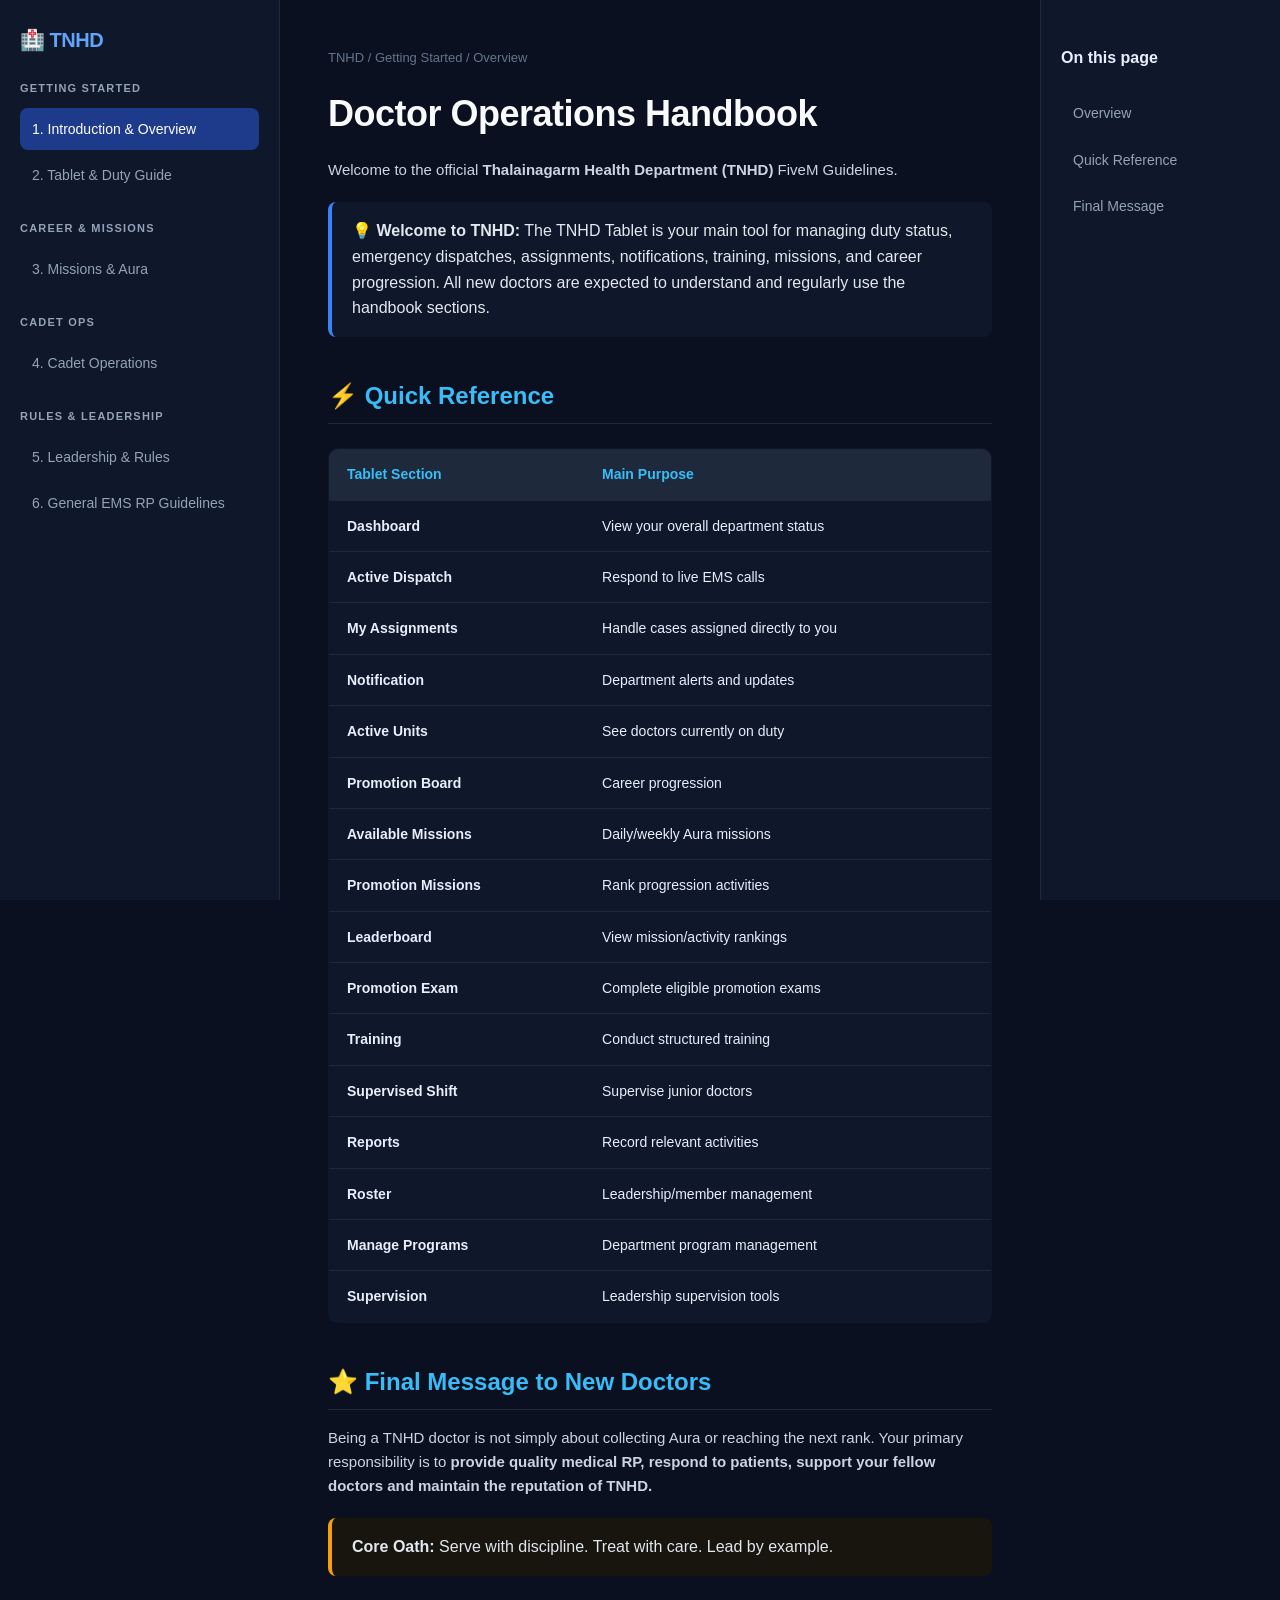
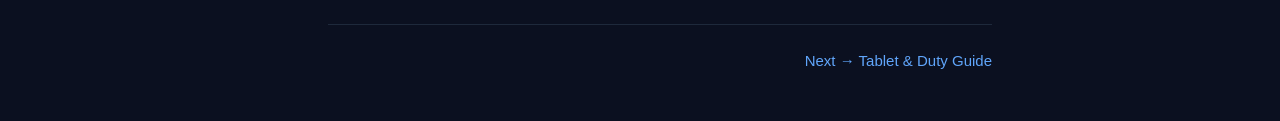
==== index.html @ 530fdfa5 "Update TNHD tablet & duty guidelines and add general EMS RP rules" ====
<!DOCTYPE html>
<html lang="en">
<head>
  <meta charset="UTF-8">
  <meta name="viewport" content="width=device-width, initial-scale=1.0">
  <title>TNHD Handbook - Introduction & Quick Reference</title>
  <link rel="stylesheet" href="css/style.css">
</head>
<body>
  <div class="layout">
    <aside class="left">
      <h1>🏥 TNHD</h1>
      <div class="sec">GETTING STARTED</div>
      <a href="index.html" class="on">1. Introduction & Overview</a>
      <a href="tablet.html">2. Tablet & Duty Guide</a>
      <div class="sec">CAREER & MISSIONS</div>
      <a href="missions.html">3. Missions & Aura</a>
      <div class="sec">CADET OPS</div>
      <a href="training.html">4. Cadet Operations</a>
      <div class="sec">RULES & LEADERSHIP</div>
      <a href="rules.html">5. Leadership & Rules</a>
      <a href="ems-rp-rules.html">6. General EMS RP Guidelines</a>
    </aside>

    <main>
      <div class="crumb">TNHD / Getting Started / Overview</div>
      <h1>Doctor Operations Handbook</h1>
      <p>Welcome to the official <strong>Thalainagarm Health Department (TNHD)</strong> FiveM Guidelines.</p>
      
      <div class="callout">
        <b>💡 Welcome to TNHD:</b> The TNHD Tablet is your main tool for managing duty status, emergency dispatches, assignments, notifications, training, missions, and career progression. All new doctors are expected to understand and regularly use the handbook sections.
      </div>

      <h2>⚡ Quick Reference</h2>
      <table>
        <thead>
          <tr>
            <th>Tablet Section</th>
            <th>Main Purpose</th>
          </tr>
        </thead>
        <tbody>
          <tr><td><b>Dashboard</b></td><td>View your overall department status</td></tr>
          <tr><td><b>Active Dispatch</b></td><td>Respond to live EMS calls</td></tr>
          <tr><td><b>My Assignments</b></td><td>Handle cases assigned directly to you</td></tr>
          <tr><td><b>Notification</b></td><td>Department alerts and updates</td></tr>
          <tr><td><b>Active Units</b></td><td>See doctors currently on duty</td></tr>
          <tr><td><b>Promotion Board</b></td><td>Career progression</td></tr>
          <tr><td><b>Available Missions</b></td><td>Daily/weekly Aura missions</td></tr>
          <tr><td><b>Promotion Missions</b></td><td>Rank progression activities</td></tr>
          <tr><td><b>Leaderboard</b></td><td>View mission/activity rankings</td></tr>
          <tr><td><b>Promotion Exam</b></td><td>Complete eligible promotion exams</td></tr>
          <tr><td><b>Training</b></td><td>Conduct structured training</td></tr>
          <tr><td><b>Supervised Shift</b></td><td>Supervise junior doctors</td></tr>
          <tr><td><b>Reports</b></td><td>Record relevant activities</td></tr>
          <tr><td><b>Roster</b></td><td>Leadership/member management</td></tr>
          <tr><td><b>Manage Programs</b></td><td>Department program management</td></tr>
          <tr><td><b>Supervision</b></td><td>Leadership supervision tools</td></tr>
        </tbody>
      </table>

      <h2>⭐ Final Message to New Doctors</h2>
      <p>Being a TNHD doctor is not simply about collecting Aura or reaching the next rank. Your primary responsibility is to <strong>provide quality medical RP, respond to patients, support your fellow doctors and maintain the reputation of TNHD.</strong></p>

      <div class="callout warn">
        <b>Core Oath:</b> Serve with discipline. Treat with care. Lead by example.
      </div>

      <div class="nav">
        <span></span>
        <a href="tablet.html">Next → Tablet & Duty Guide</a>
      </div>
    </main>

    <aside class="right">
      <h4>On this page</h4>
      <a href="#">Overview</a>
      <a href="#quick">Quick Reference</a>
      <a href="#message">Final Message</a>
    </aside>
  </div>
</body>
</html>
---- css/style.css ----
* {
  box-sizing: border-box;
}
body {
  margin: 0;
  font-family: 'Inter', -apple-system, BlinkMacSystemFont, "Segoe UI", Roboto, sans-serif;
  background: #0b1020;
  color: #e8eefc;
  line-height: 1.6;
}
.layout {
  display: grid;
  grid-template-columns: 280px 1fr 240px;
  min-height: 100vh;
}
.left, .right {
  position: sticky;
  top: 0;
  height: 100vh;
  padding: 24px 20px;
  background: #0f172a;
  border-right: 1px solid #1e293b;
  overflow-y: auto;
}
.right {
  border-right: 0;
  border-left: 1px solid #1e293b;
}
.left h1 {
  font-size: 20px;
  margin: 0 0 16px 0;
  color: #60a5fa;
  display: flex;
  align-items: center;
  gap: 8px;
}
.sec {
  margin: 24px 0 10px;
  color: #94a3b8;
  font-size: 11px;
  font-weight: 700;
  letter-spacing: 1.2px;
  text-transform: uppercase;
}
.left a, .right a {
  display: block;
  padding: 10px 12px;
  margin-bottom: 4px;
  border-radius: 8px;
  color: #94a3b8;
  text-decoration: none;
  font-size: 14px;
  transition: all 0.15s ease;
}
.left a.on, .left a:hover, .right a:hover {
  background: #1e3a8a;
  color: #ffffff;
  font-weight: 500;
}
main {
  padding: 48px;
  max-width: 900px;
  margin: 0 auto;
  width: 100%;
}
.crumb {
  color: #64748b;
  font-size: 13px;
  margin-bottom: 16px;
  font-weight: 500;
}
h1 {
  font-size: 36px;
  margin: 0 0 16px;
  color: #f8fafc;
  letter-spacing: -0.5px;
}
h2 {
  margin-top: 40px;
  margin-bottom: 16px;
  font-size: 24px;
  color: #38bdf8;
  border-bottom: 1px solid #1e293b;
  padding-bottom: 8px;
}
h3 {
  font-size: 18px;
  color: #93c5fd;
  margin-top: 24px;
  margin-bottom: 12px;
}
p, li {
  color: #cbd5e1;
  font-size: 15px;
}
ul, ol {
  padding-left: 24px;
  margin-bottom: 20px;
}
li {
  margin-bottom: 8px;
}
.callout {
  background: #0f172a;
  border-left: 4px solid #3b82f6;
  padding: 16px 20px;
  border-radius: 8px;
  margin: 20px 0;
  color: #e2e8f0;
}
.callout.warn {
  border-left-color: #f59e0b;
  background: #17150d;
}
.callout.danger {
  border-left-color: #ef4444;
  background: #1a0f12;
}
.ui-mock {
  background: #090d16;
  border: 1px solid #1e293b;
  border-radius: 10px;
  padding: 18px 22px;
  font-family: 'JetBrains Mono', 'Fira Code', 'Courier New', monospace;
  color: #38bdf8;
  margin: 16px 0 24px;
  font-size: 13.5px;
  line-height: 1.7;
  box-shadow: inset 0 2px 4px rgba(0,0,0,0.4);
}
.ui-mock .highlight {
  color: #4ade80;
  font-weight: bold;
}
.ui-mock .title {
  color: #fbbf24;
  font-weight: bold;
}
table {
  width: 100%;
  border-collapse: collapse;
  margin: 24px 0;
  background: #0f172a;
  border-radius: 10px;
  overflow: hidden;
  border: 1px solid #1e293b;
}
th, td {
  padding: 14px 18px;
  text-align: left;
  border-bottom: 1px solid #1e293b;
  font-size: 14px;
}
th {
  background: #1e293b;
  color: #38bdf8;
  font-weight: 600;
}
tr:last-child td {
  border-bottom: 0;
}
.grid {
  display: grid;
  grid-template-columns: repeat(auto-fit, minmax(240px, 1fr));
  gap: 16px;
  margin: 20px 0;
}
.card {
  background: #0f172a;
  padding: 20px;
  border: 1px solid #1e293b;
  border-radius: 10px;
}
.card b {
  display: block;
  font-size: 16px;
  color: #f8fafc;
  margin-bottom: 6px;
}
.card span {
  display: block;
  color: #60a5fa;
  font-weight: 600;
  font-size: 14px;
}
.rule-box {
  background: #0f172a;
  padding: 18px 22px;
  border-radius: 10px;
  margin: 14px 0;
  border: 1px solid #1e293b;
}
.rule-box b {
  color: #38bdf8;
  font-size: 16px;
}
.nav {
  display: flex;
  justify-content: space-between;
  margin-top: 48px;
  padding-top: 24px;
  border-top: 1px solid #1e293b;
}
.nav a {
  color: #60a5fa;
  text-decoration: none;
  font-weight: 500;
  font-size: 15px;
  transition: color 0.2s ease;
}
.nav a:hover {
  color: #93c5fd;
  text-decoration: underline;
}
@media (max-width: 980px) {
  .layout {
    grid-template-columns: 1fr;
  }
  .left, .right {
    display: none;
  }
  main {
    padding: 24px 16px;
  }
}
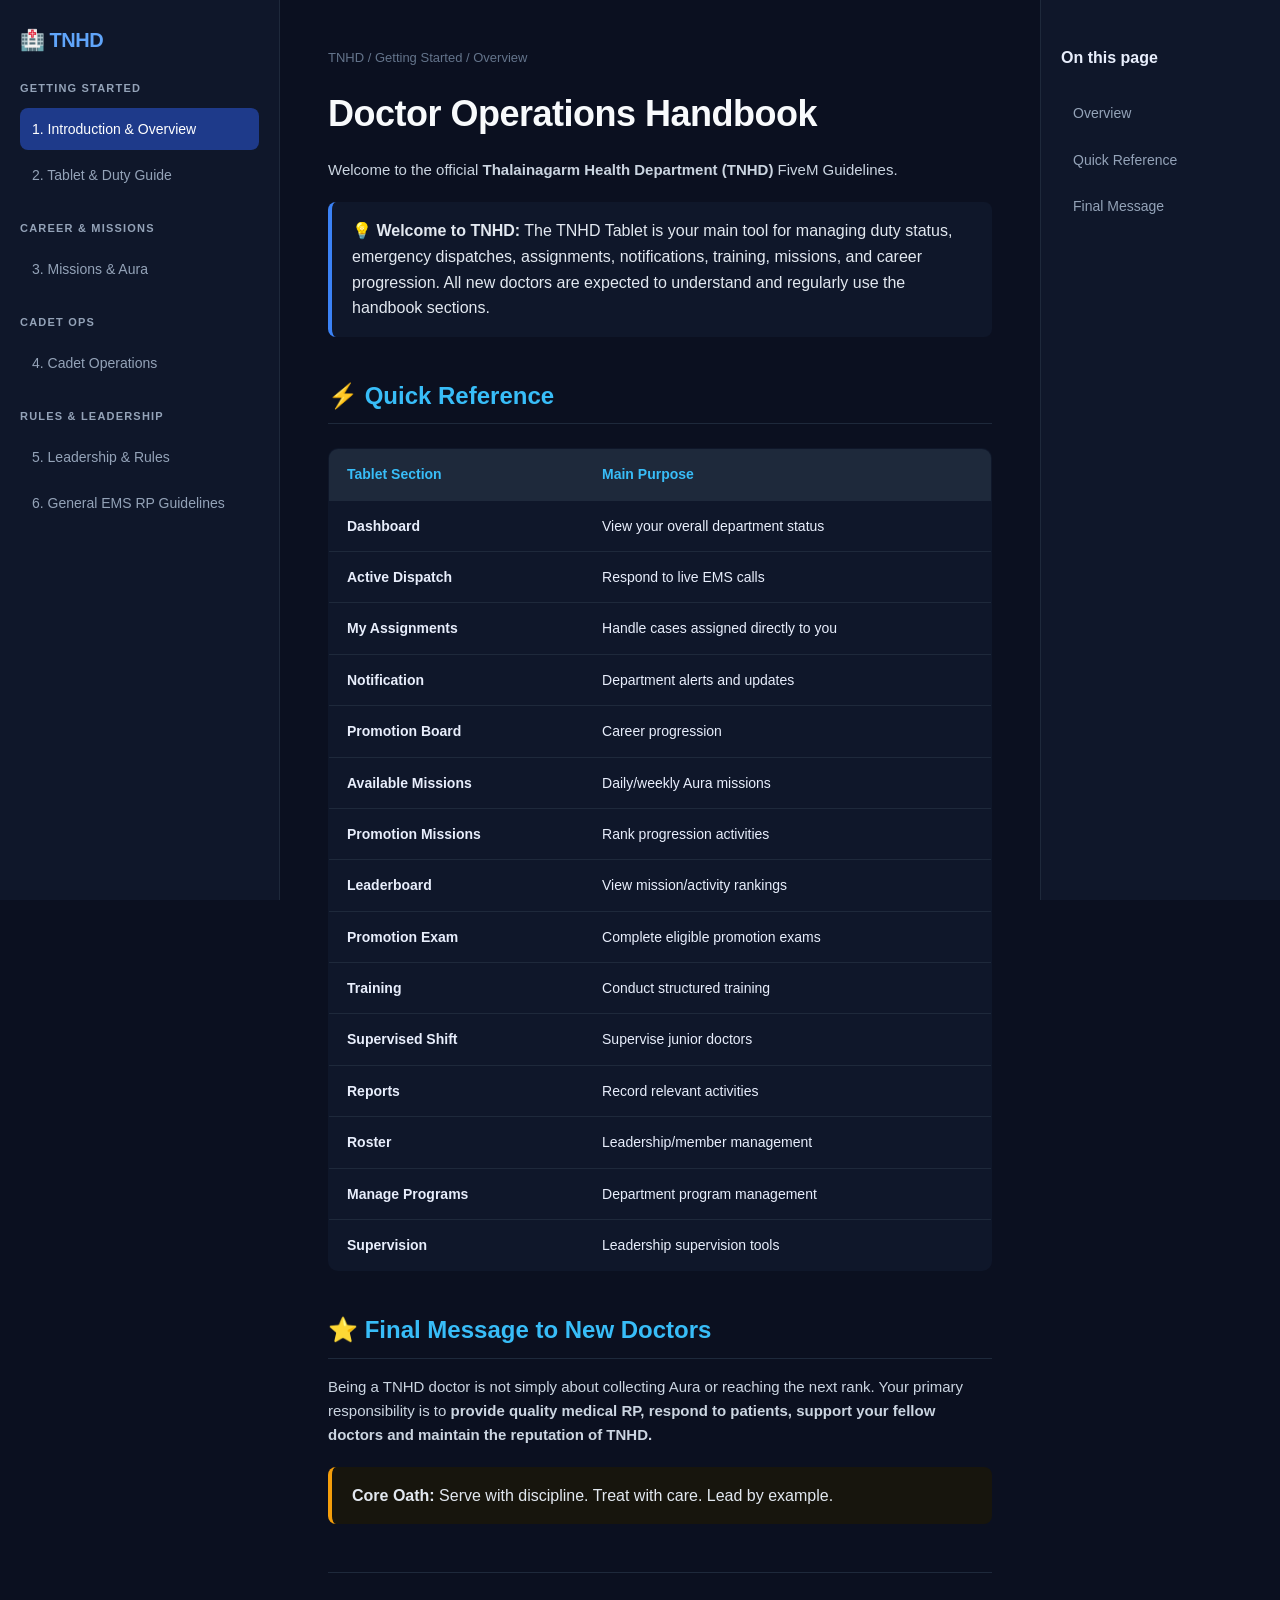
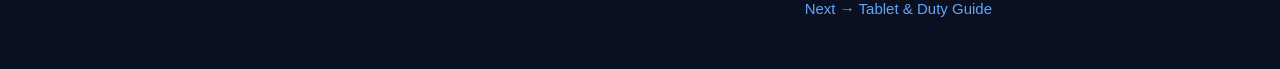
==== commit 5827ca16: "Remove Section 5 (Active Units) and update Section 7 (Missions) to sample examples" ====
--- a/index.html
+++ b/index.html
@@ -44,7 +44,6 @@
           <tr><td><b>Active Dispatch</b></td><td>Respond to live EMS calls</td></tr>
           <tr><td><b>My Assignments</b></td><td>Handle cases assigned directly to you</td></tr>
           <tr><td><b>Notification</b></td><td>Department alerts and updates</td></tr>
-          <tr><td><b>Active Units</b></td><td>See doctors currently on duty</td></tr>
           <tr><td><b>Promotion Board</b></td><td>Career progression</td></tr>
           <tr><td><b>Available Missions</b></td><td>Daily/weekly Aura missions</td></tr>
           <tr><td><b>Promotion Missions</b></td><td>Rank progression activities</td></tr>
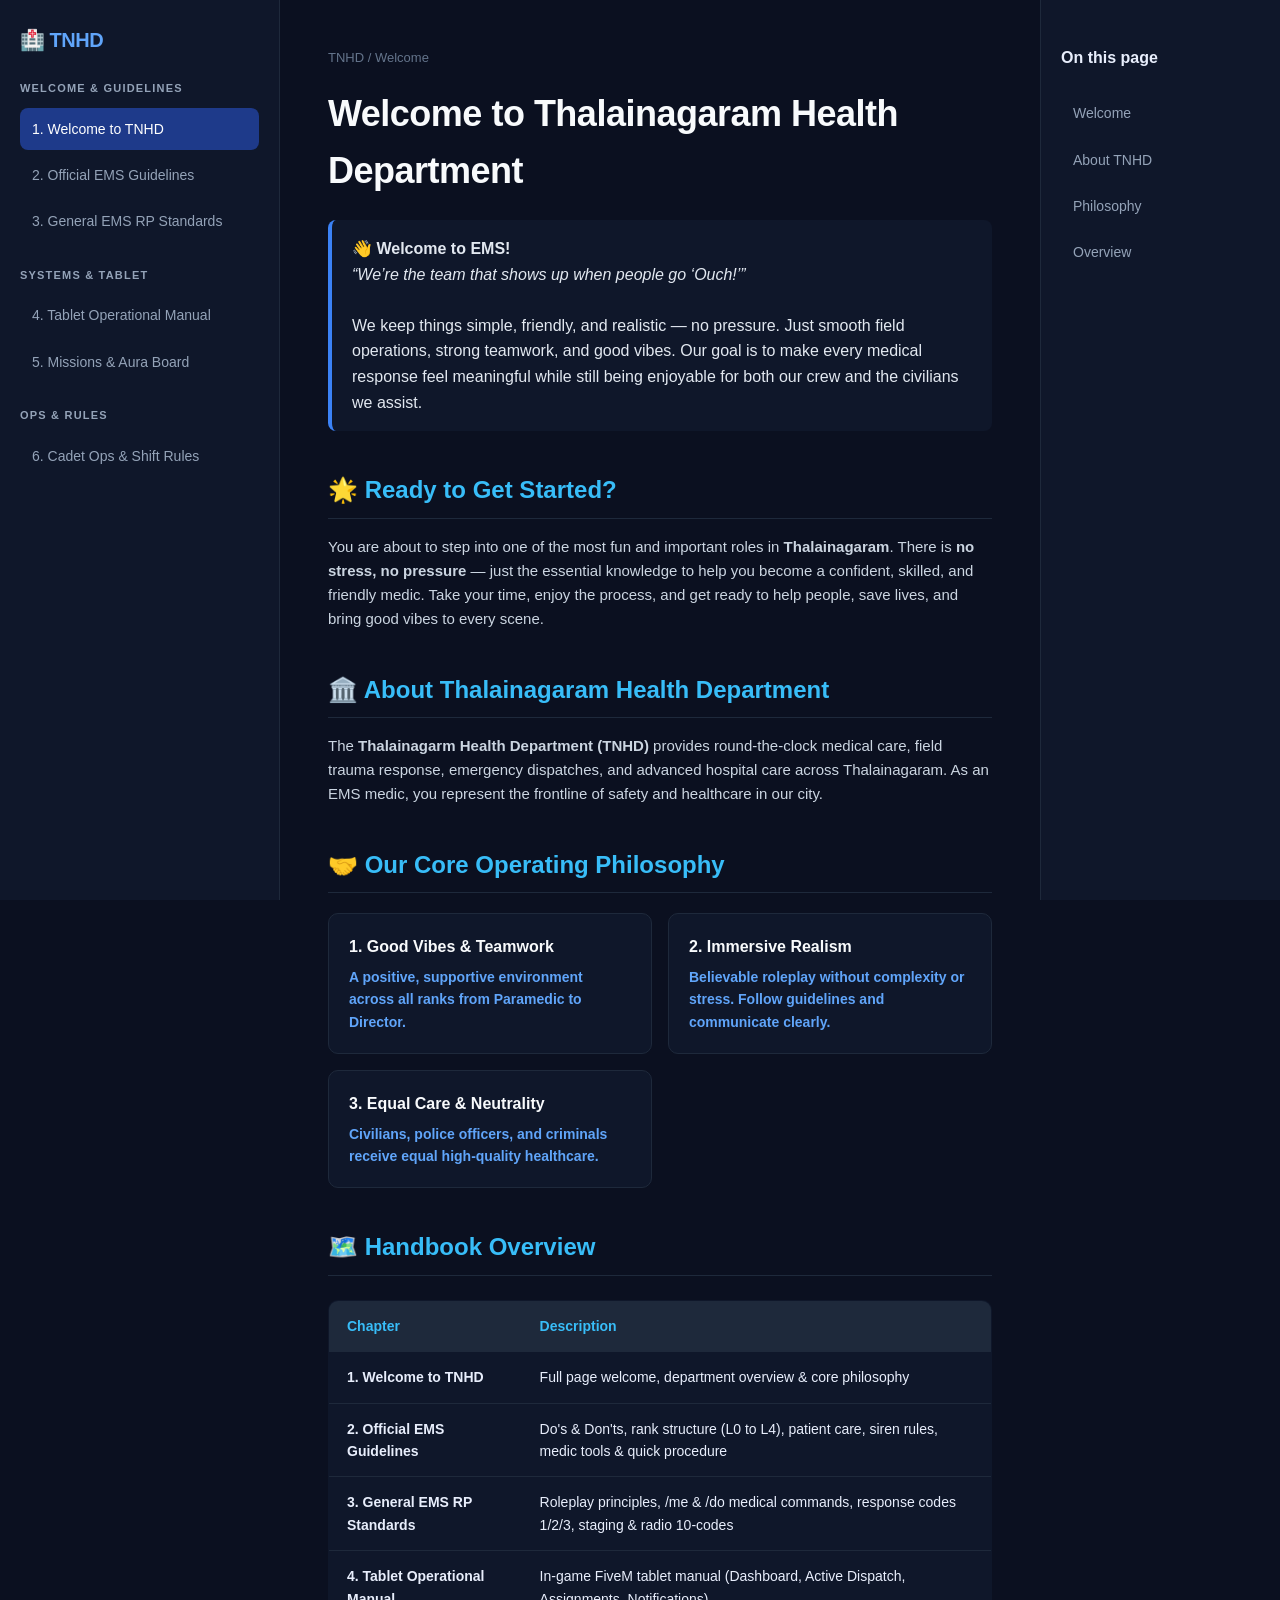
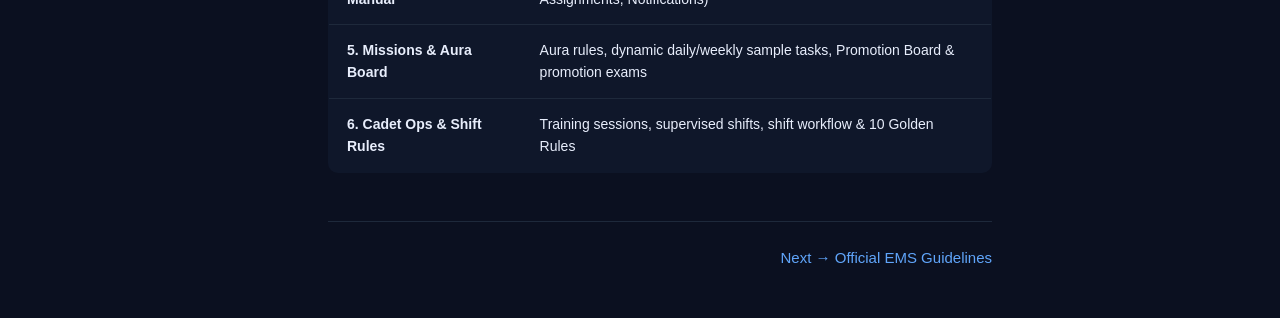
==== commit 4d8db3f2: "Add full Welcome page, integrate TNHD GUIDELINES PDF as EMS guidelines, and split tablet guide separ" ====
--- a/index.html
+++ b/index.html
@@ -3,79 +3,86 @@
 <head>
   <meta charset="UTF-8">
   <meta name="viewport" content="width=device-width, initial-scale=1.0">
-  <title>TNHD Handbook - Introduction & Quick Reference</title>
+  <title>TNHD Handbook - Welcome to TNHD</title>
   <link rel="stylesheet" href="css/style.css">
 </head>
 <body>
   <div class="layout">
     <aside class="left">
       <h1>🏥 TNHD</h1>
-      <div class="sec">GETTING STARTED</div>
-      <a href="index.html" class="on">1. Introduction & Overview</a>
-      <a href="tablet.html">2. Tablet & Duty Guide</a>
-      <div class="sec">CAREER & MISSIONS</div>
-      <a href="missions.html">3. Missions & Aura</a>
-      <div class="sec">CADET OPS</div>
-      <a href="training.html">4. Cadet Operations</a>
-      <div class="sec">RULES & LEADERSHIP</div>
-      <a href="rules.html">5. Leadership & Rules</a>
-      <a href="ems-rp-rules.html">6. General EMS RP Guidelines</a>
+      <div class="sec">WELCOME & GUIDELINES</div>
+      <a href="index.html" class="on">1. Welcome to TNHD</a>
+      <a href="ems-guidelines.html">2. Official EMS Guidelines</a>
+      <a href="ems-rp-rules.html">3. General EMS RP Standards</a>
+      <div class="sec">SYSTEMS & TABLET</div>
+      <a href="tablet.html">4. Tablet Operational Manual</a>
+      <a href="missions.html">5. Missions & Aura Board</a>
+      <div class="sec">OPS & RULES</div>
+      <a href="rules.html">6. Cadet Ops & Shift Rules</a>
     </aside>
 
     <main>
-      <div class="crumb">TNHD / Getting Started / Overview</div>
-      <h1>Doctor Operations Handbook</h1>
-      <p>Welcome to the official <strong>Thalainagarm Health Department (TNHD)</strong> FiveM Guidelines.</p>
-      
+      <div class="crumb">TNHD / Welcome</div>
+      <h1>Welcome to Thalainagaram Health Department</h1>
+
       <div class="callout">
-        <b>💡 Welcome to TNHD:</b> The TNHD Tablet is your main tool for managing duty status, emergency dispatches, assignments, notifications, training, missions, and career progression. All new doctors are expected to understand and regularly use the handbook sections.
+        <b>👋 Welcome to EMS!</b><br>
+        <i>“We’re the team that shows up when people go ‘Ouch!’”</i><br><br>
+        We keep things simple, friendly, and realistic — no pressure. Just smooth field operations, strong teamwork, and good vibes. Our goal is to make every medical response feel meaningful while still being enjoyable for both our crew and the civilians we assist.
       </div>
 
-      <h2>⚡ Quick Reference</h2>
+      <h2>🌟 Ready to Get Started?</h2>
+      <p>You are about to step into one of the most fun and important roles in <strong>Thalainagaram</strong>. There is <strong>no stress, no pressure</strong> — just the essential knowledge to help you become a confident, skilled, and friendly medic. Take your time, enjoy the process, and get ready to help people, save lives, and bring good vibes to every scene.</p>
+
+      <h2>🏛️ About Thalainagaram Health Department</h2>
+      <p>The <strong>Thalainagarm Health Department (TNHD)</strong> provides round-the-clock medical care, field trauma response, emergency dispatches, and advanced hospital care across Thalainagaram. As an EMS medic, you represent the frontline of safety and healthcare in our city.</p>
+
+      <h2>🤝 Our Core Operating Philosophy</h2>
+      <div class="grid">
+        <div class="card">
+          <b>1. Good Vibes & Teamwork</b>
+          <span>A positive, supportive environment across all ranks from Paramedic to Director.</span>
+        </div>
+        <div class="card">
+          <b>2. Immersive Realism</b>
+          <span>Believable roleplay without complexity or stress. Follow guidelines and communicate clearly.</span>
+        </div>
+        <div class="card">
+          <b>3. Equal Care & Neutrality</b>
+          <span>Civilians, police officers, and criminals receive equal high-quality healthcare.</span>
+        </div>
+      </div>
+
+      <h2>🗺️ Handbook Overview</h2>
       <table>
         <thead>
           <tr>
-            <th>Tablet Section</th>
-            <th>Main Purpose</th>
+            <th>Chapter</th>
+            <th>Description</th>
           </tr>
         </thead>
         <tbody>
-          <tr><td><b>Dashboard</b></td><td>View your overall department status</td></tr>
-          <tr><td><b>Active Dispatch</b></td><td>Respond to live EMS calls</td></tr>
-          <tr><td><b>My Assignments</b></td><td>Handle cases assigned directly to you</td></tr>
-          <tr><td><b>Notification</b></td><td>Department alerts and updates</td></tr>
-          <tr><td><b>Promotion Board</b></td><td>Career progression</td></tr>
-          <tr><td><b>Available Missions</b></td><td>Daily/weekly Aura missions</td></tr>
-          <tr><td><b>Promotion Missions</b></td><td>Rank progression activities</td></tr>
-          <tr><td><b>Leaderboard</b></td><td>View mission/activity rankings</td></tr>
-          <tr><td><b>Promotion Exam</b></td><td>Complete eligible promotion exams</td></tr>
-          <tr><td><b>Training</b></td><td>Conduct structured training</td></tr>
-          <tr><td><b>Supervised Shift</b></td><td>Supervise junior doctors</td></tr>
-          <tr><td><b>Reports</b></td><td>Record relevant activities</td></tr>
-          <tr><td><b>Roster</b></td><td>Leadership/member management</td></tr>
-          <tr><td><b>Manage Programs</b></td><td>Department program management</td></tr>
-          <tr><td><b>Supervision</b></td><td>Leadership supervision tools</td></tr>
+          <tr><td><b>1. Welcome to TNHD</b></td><td>Full page welcome, department overview & core philosophy</td></tr>
+          <tr><td><b>2. Official EMS Guidelines</b></td><td>Do's & Don'ts, rank structure (L0 to L4), patient care, siren rules, medic tools & quick procedure</td></tr>
+          <tr><td><b>3. General EMS RP Standards</b></td><td>Roleplay principles, /me & /do medical commands, response codes 1/2/3, staging & radio 10-codes</td></tr>
+          <tr><td><b>4. Tablet Operational Manual</b></td><td>In-game FiveM tablet manual (Dashboard, Active Dispatch, Assignments, Notifications)</td></tr>
+          <tr><td><b>5. Missions & Aura Board</b></td><td>Aura rules, dynamic daily/weekly sample tasks, Promotion Board & promotion exams</td></tr>
+          <tr><td><b>6. Cadet Ops & Shift Rules</b></td><td>Training sessions, supervised shifts, shift workflow & 10 Golden Rules</td></tr>
         </tbody>
       </table>
 
-      <h2>⭐ Final Message to New Doctors</h2>
-      <p>Being a TNHD doctor is not simply about collecting Aura or reaching the next rank. Your primary responsibility is to <strong>provide quality medical RP, respond to patients, support your fellow doctors and maintain the reputation of TNHD.</strong></p>
-
-      <div class="callout warn">
-        <b>Core Oath:</b> Serve with discipline. Treat with care. Lead by example.
-      </div>
-
       <div class="nav">
         <span></span>
-        <a href="tablet.html">Next → Tablet & Duty Guide</a>
+        <a href="ems-guidelines.html">Next → Official EMS Guidelines</a>
       </div>
     </main>
 
     <aside class="right">
       <h4>On this page</h4>
-      <a href="#">Overview</a>
-      <a href="#quick">Quick Reference</a>
-      <a href="#message">Final Message</a>
+      <a href="#">Welcome</a>
+      <a href="#about">About TNHD</a>
+      <a href="#philosophy">Philosophy</a>
+      <a href="#overview">Overview</a>
     </aside>
   </div>
 </body>
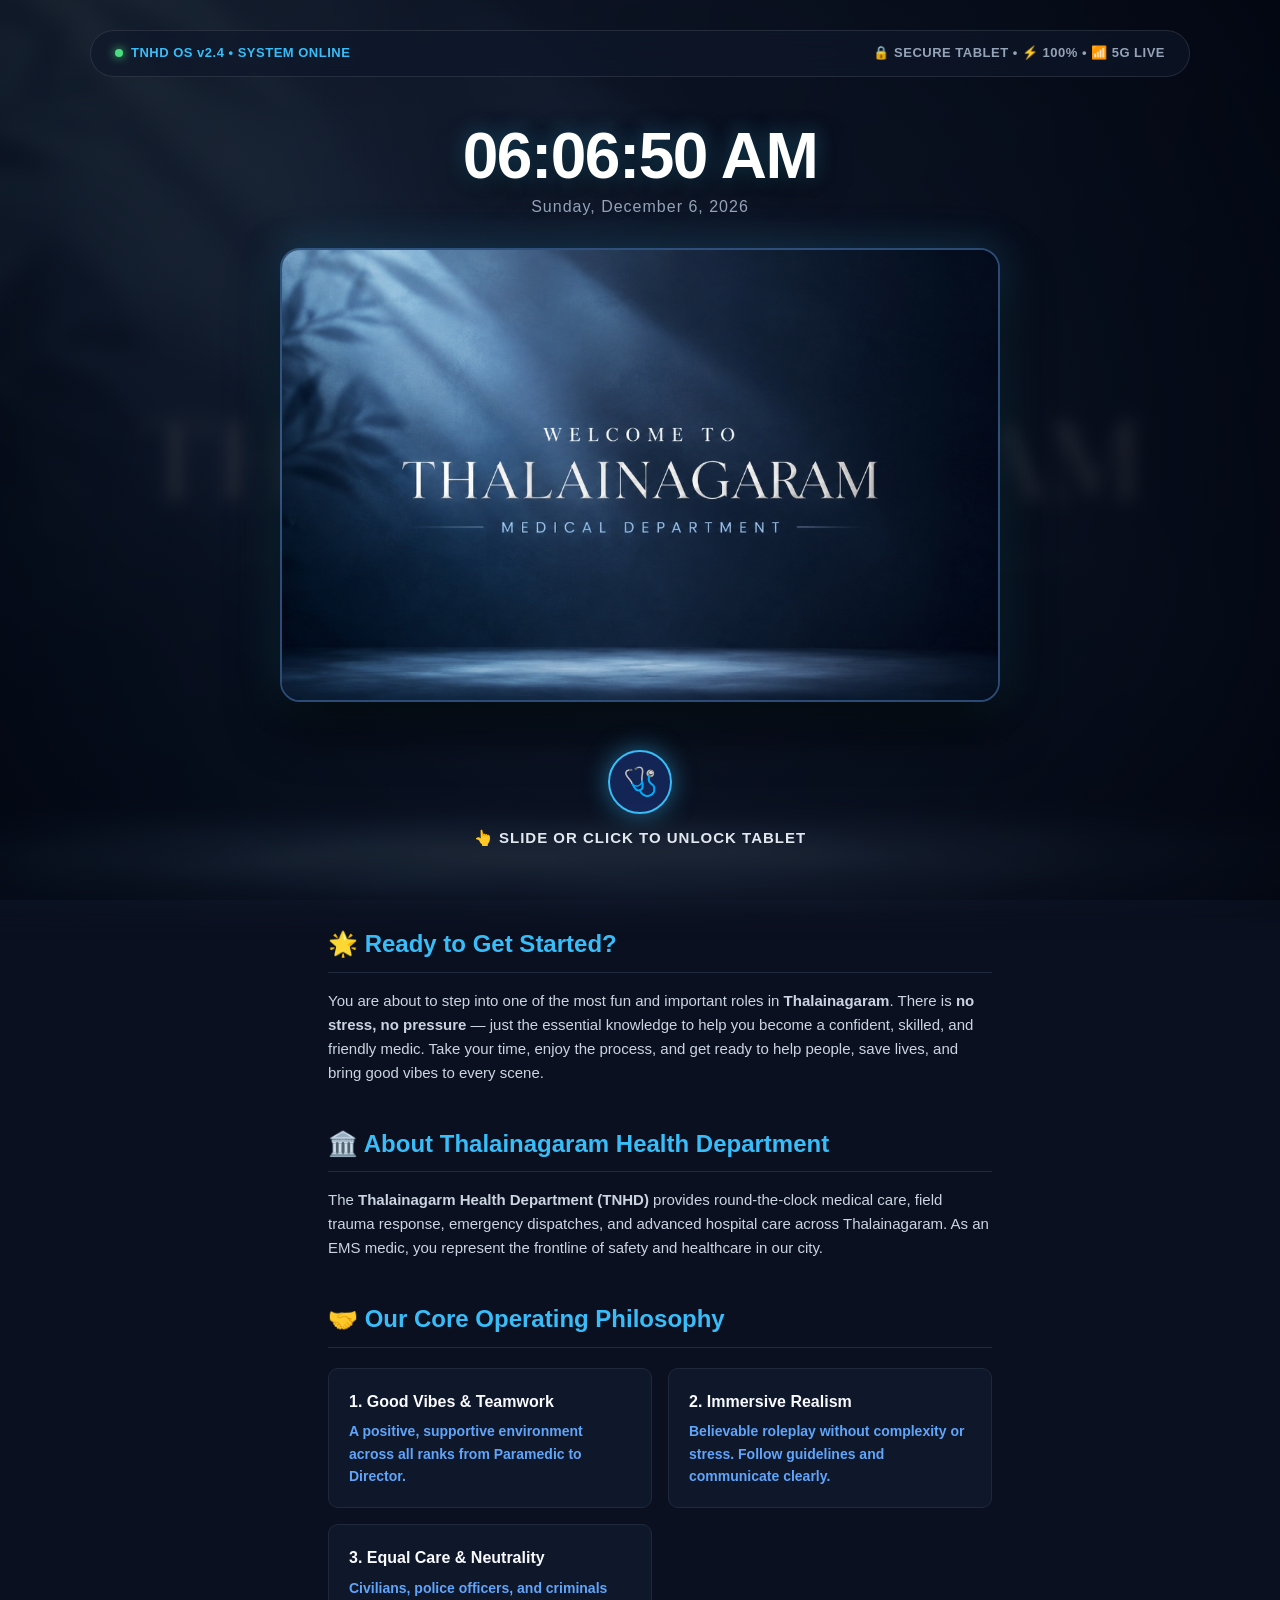
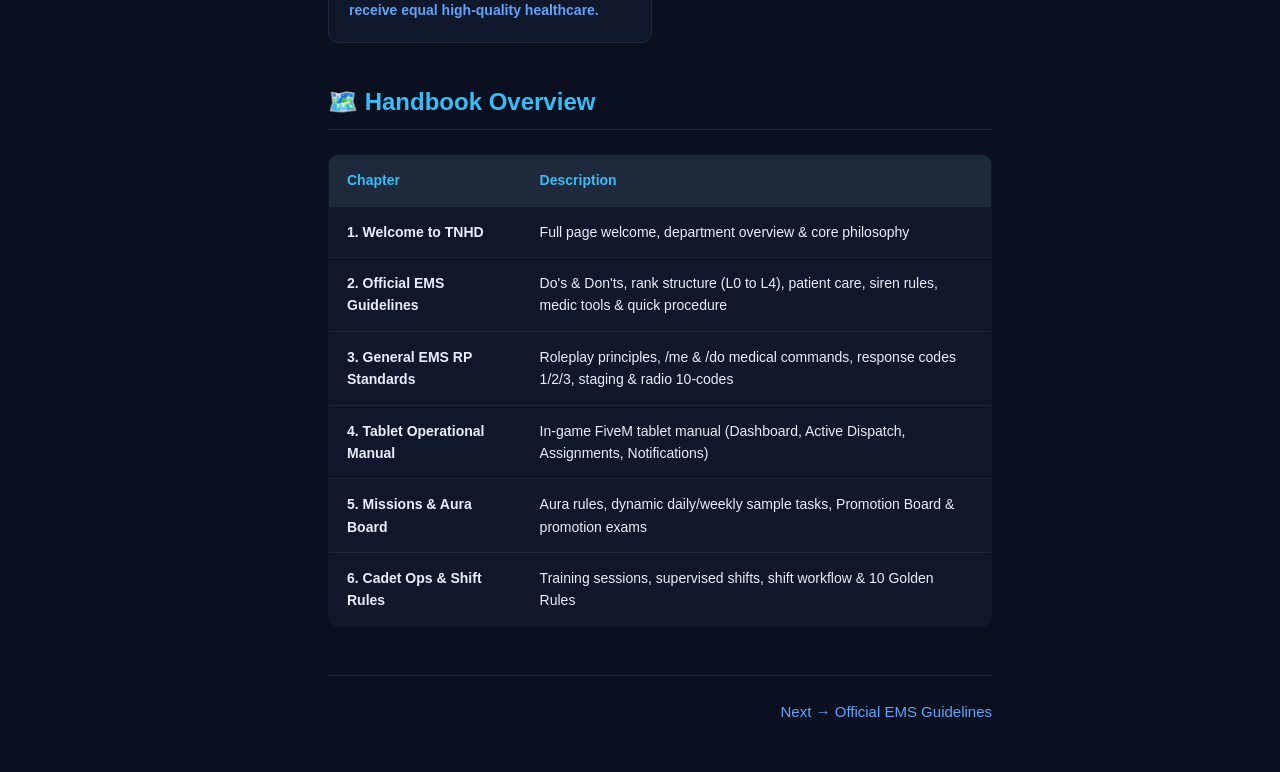
==== commit 5719f68f: "Add official TNHD welcome cover image and interactive tablet 3D unlock transition" ====
--- a/index.html
+++ b/index.html
@@ -7,6 +7,36 @@
   <link rel="stylesheet" href="css/style.css">
 </head>
 <body>
+
+  <!-- 📱 TABLET UNLOCK LOCKSCREEN OVERLAY -->
+  <div id="tablet-lockscreen">
+    <img src="assets/welcome_banner.jpg" class="lockscreen-bg" alt="Lockscreen Background">
+    
+    <div class="lockscreen-header">
+      <div class="status-badge">
+        <span class="status-dot"></span>
+        <span>TNHD OS v2.4 • SYSTEM ONLINE</span>
+      </div>
+      <div>🔒 SECURE TABLET • ⚡ 100% • 📶 5G LIVE</div>
+    </div>
+
+    <div class="lockscreen-center">
+      <div id="lock-time" class="lock-time">08:49 AM</div>
+      <div id="lock-date" class="lock-date">Monday, August 24, 2026</div>
+
+      <div class="lock-banner-wrapper">
+        <img src="assets/welcome_banner.jpg" class="lock-banner-img" alt="Welcome to Thalainagaram Medical Department">
+      </div>
+    </div>
+
+    <div class="lockscreen-footer">
+      <div class="fingerprint-btn">🩺</div>
+      <div class="unlock-prompt">
+        <span>👆 Slide or Click to Unlock Tablet</span>
+      </div>
+    </div>
+  </div>
+
   <div class="layout">
     <aside class="left">
       <h1>🏥 TNHD</h1>
@@ -19,11 +49,19 @@
       <a href="missions.html">5. Missions & Aura Board</a>
       <div class="sec">OPS & RULES</div>
       <a href="rules.html">6. Cadet Ops & Shift Rules</a>
+
+      <button id="lock-tablet-btn" class="lock-btn">🔒 Lock Tablet</button>
     </aside>
 
     <main>
       <div class="crumb">TNHD / Welcome</div>
       <h1>Welcome to Thalainagaram Health Department</h1>
+
+      <!-- FEATURED COVER BANNER -->
+      <div class="banner-container">
+        <img src="assets/welcome_banner.jpg" class="banner-img" alt="Welcome to Thalainagaram Medical Department">
+        <div class="banner-badge">OFFICIAL TNHD SEAL</div>
+      </div>
 
       <div class="callout">
         <b>👋 Welcome to EMS!</b><br>
@@ -85,5 +123,7 @@
       <a href="#overview">Overview</a>
     </aside>
   </div>
+
+  <script src="js/tablet-lock.js"></script>
 </body>
 </html>
--- a/css/style.css
+++ b/css/style.css
@@ -7,11 +7,13 @@
   background: #0b1020;
   color: #e8eefc;
   line-height: 1.6;
+  overflow-x: hidden;
 }
 .layout {
   display: grid;
   grid-template-columns: 280px 1fr 240px;
   min-height: 100vh;
+  transition: transform 0.8s cubic-bezier(0.16, 1, 0.3, 1), opacity 0.8s ease;
 }
 .left, .right {
   position: sticky;
@@ -57,6 +59,27 @@
   color: #ffffff;
   font-weight: 500;
 }
+.lock-btn {
+  display: flex;
+  align-items: center;
+  justify-content: center;
+  gap: 8px;
+  width: 100%;
+  padding: 10px;
+  margin-top: 20px;
+  background: rgba(239, 68, 68, 0.15);
+  border: 1px solid rgba(239, 68, 68, 0.3);
+  color: #fca5a5;
+  border-radius: 8px;
+  cursor: pointer;
+  font-size: 13px;
+  font-weight: 600;
+  transition: all 0.2s ease;
+}
+.lock-btn:hover {
+  background: rgba(239, 68, 68, 0.3);
+  color: #ffffff;
+}
 main {
   padding: 48px;
   max-width: 900px;
@@ -116,6 +139,44 @@
   border-left-color: #ef4444;
   background: #1a0f12;
 }
+
+/* Featured Cover Banner */
+.banner-container {
+  position: relative;
+  width: 100%;
+  border-radius: 16px;
+  overflow: hidden;
+  margin: 24px 0 32px;
+  border: 1px solid rgba(96, 165, 250, 0.25);
+  box-shadow: 0 20px 40px rgba(0, 0, 0, 0.6), 0 0 20px rgba(56, 189, 248, 0.15);
+  transition: transform 0.4s cubic-bezier(0.16, 1, 0.3, 1), box-shadow 0.4s ease;
+}
+.banner-container:hover {
+  transform: translateY(-4px) scale(1.01);
+  box-shadow: 0 30px 60px rgba(0, 0, 0, 0.8), 0 0 30px rgba(56, 189, 248, 0.3);
+}
+.banner-img {
+  width: 100%;
+  height: auto;
+  display: block;
+  object-fit: cover;
+}
+.banner-badge {
+  position: absolute;
+  bottom: 16px;
+  right: 16px;
+  background: rgba(15, 23, 42, 0.85);
+  backdrop-filter: blur(8px);
+  border: 1px solid rgba(96, 165, 250, 0.3);
+  color: #38bdf8;
+  padding: 6px 14px;
+  border-radius: 20px;
+  font-size: 12px;
+  font-weight: 700;
+  letter-spacing: 0.5px;
+  text-transform: uppercase;
+}
+
 .ui-mock {
   background: #090d16;
   border: 1px solid #1e293b;
@@ -212,6 +273,186 @@
   color: #93c5fd;
   text-decoration: underline;
 }
+
+/* =========================================================
+   📱 TABLET UNLOCK LOCKSCREEN & OVERLAY ANIMATIONS
+   ========================================================= */
+#tablet-lockscreen {
+  position: fixed;
+  top: 0;
+  left: 0;
+  width: 100vw;
+  height: 100vh;
+  z-index: 9999;
+  background: radial-gradient(circle at center, #0f172a 0%, #030712 100%);
+  display: flex;
+  flex-direction: column;
+  align-items: center;
+  justify-content: space-between;
+  padding: 30px;
+  box-sizing: border-border-box;
+  cursor: pointer;
+  user-select: none;
+  transition: transform 0.8s cubic-bezier(0.16, 1, 0.3, 1), opacity 0.8s ease, filter 0.8s ease;
+}
+
+#tablet-lockscreen.unlocked {
+  transform: translateY(-100%) scale(1.1);
+  opacity: 0;
+  filter: blur(25px);
+  pointer-events: none;
+}
+
+.lockscreen-bg {
+  position: absolute;
+  top: 0;
+  left: 0;
+  width: 100%;
+  height: 100%;
+  object-fit: cover;
+  opacity: 0.25;
+  filter: blur(8px) brightness(0.6);
+  transform: scale(1.05);
+  transition: transform 10s ease;
+}
+
+.lockscreen-header {
+  position: relative;
+  z-index: 2;
+  width: 100%;
+  max-width: 1100px;
+  display: flex;
+  justify-content: space-between;
+  align-items: center;
+  padding: 12px 24px;
+  background: rgba(15, 23, 42, 0.65);
+  backdrop-filter: blur(12px);
+  border: 1px solid rgba(255, 255, 255, 0.1);
+  border-radius: 40px;
+  color: #94a3b8;
+  font-size: 13px;
+  font-weight: 600;
+  letter-spacing: 0.5px;
+}
+
+.status-badge {
+  display: flex;
+  align-items: center;
+  gap: 8px;
+  color: #38bdf8;
+}
+
+.status-dot {
+  width: 8px;
+  height: 8px;
+  background: #4ade80;
+  border-radius: 50%;
+  box-shadow: 0 0 10px #4ade80;
+  animation: pulse-dot 2s infinite;
+}
+
+@keyframes pulse-dot {
+  0%, 100% { transform: scale(1); opacity: 1; }
+  50% { transform: scale(1.4); opacity: 0.6; }
+}
+
+.lockscreen-center {
+  position: relative;
+  z-index: 2;
+  display: flex;
+  flex-direction: column;
+  align-items: center;
+  text-align: center;
+  margin: auto;
+}
+
+.lock-time {
+  font-size: 64px;
+  font-weight: 800;
+  color: #ffffff;
+  letter-spacing: -1.5px;
+  text-shadow: 0 10px 30px rgba(0, 0, 0, 0.8), 0 0 20px rgba(56, 189, 248, 0.4);
+  line-height: 1;
+  margin-bottom: 6px;
+}
+
+.lock-date {
+  font-size: 16px;
+  color: #94a3b8;
+  font-weight: 500;
+  margin-bottom: 28px;
+  letter-spacing: 1px;
+}
+
+.lock-banner-wrapper {
+  position: relative;
+  max-width: 720px;
+  width: 90vw;
+  border-radius: 20px;
+  overflow: hidden;
+  border: 2px solid rgba(96, 165, 250, 0.4);
+  box-shadow: 0 25px 50px rgba(0,0,0,0.8), 0 0 40px rgba(56, 189, 248, 0.25);
+  transition: transform 0.5s ease;
+}
+
+#tablet-lockscreen:hover .lock-banner-wrapper {
+  transform: scale(1.02);
+  border-color: rgba(56, 189, 248, 0.8);
+}
+
+.lock-banner-img {
+  width: 100%;
+  height: auto;
+  display: block;
+}
+
+.lockscreen-footer {
+  position: relative;
+  z-index: 2;
+  display: flex;
+  flex-direction: column;
+  align-items: center;
+  gap: 12px;
+  margin-bottom: 20px;
+}
+
+.fingerprint-btn {
+  width: 64px;
+  height: 64px;
+  border-radius: 50%;
+  background: rgba(30, 58, 138, 0.5);
+  border: 2px solid #38bdf8;
+  display: flex;
+  align-items: center;
+  justify-content: center;
+  font-size: 28px;
+  color: #38bdf8;
+  box-shadow: 0 0 25px rgba(56, 189, 248, 0.5);
+  animation: pulse-finger 2s infinite ease-in-out;
+}
+
+@keyframes pulse-finger {
+  0%, 100% { box-shadow: 0 0 15px rgba(56, 189, 248, 0.4); transform: scale(1); }
+  50% { box-shadow: 0 0 35px rgba(56, 189, 248, 0.9); transform: scale(1.1); }
+}
+
+.unlock-prompt {
+  font-size: 15px;
+  font-weight: 600;
+  color: #e2e8f0;
+  letter-spacing: 1px;
+  text-transform: uppercase;
+  display: flex;
+  align-items: center;
+  gap: 8px;
+  animation: bounce-up 1.8s infinite;
+}
+
+@keyframes bounce-up {
+  0%, 100% { transform: translateY(0); }
+  50% { transform: translateY(-6px); }
+}
+
 @media (max-width: 980px) {
   .layout {
     grid-template-columns: 1fr;
@@ -222,4 +463,7 @@
   main {
     padding: 24px 16px;
   }
+  .lock-time {
+    font-size: 44px;
+  }
 }
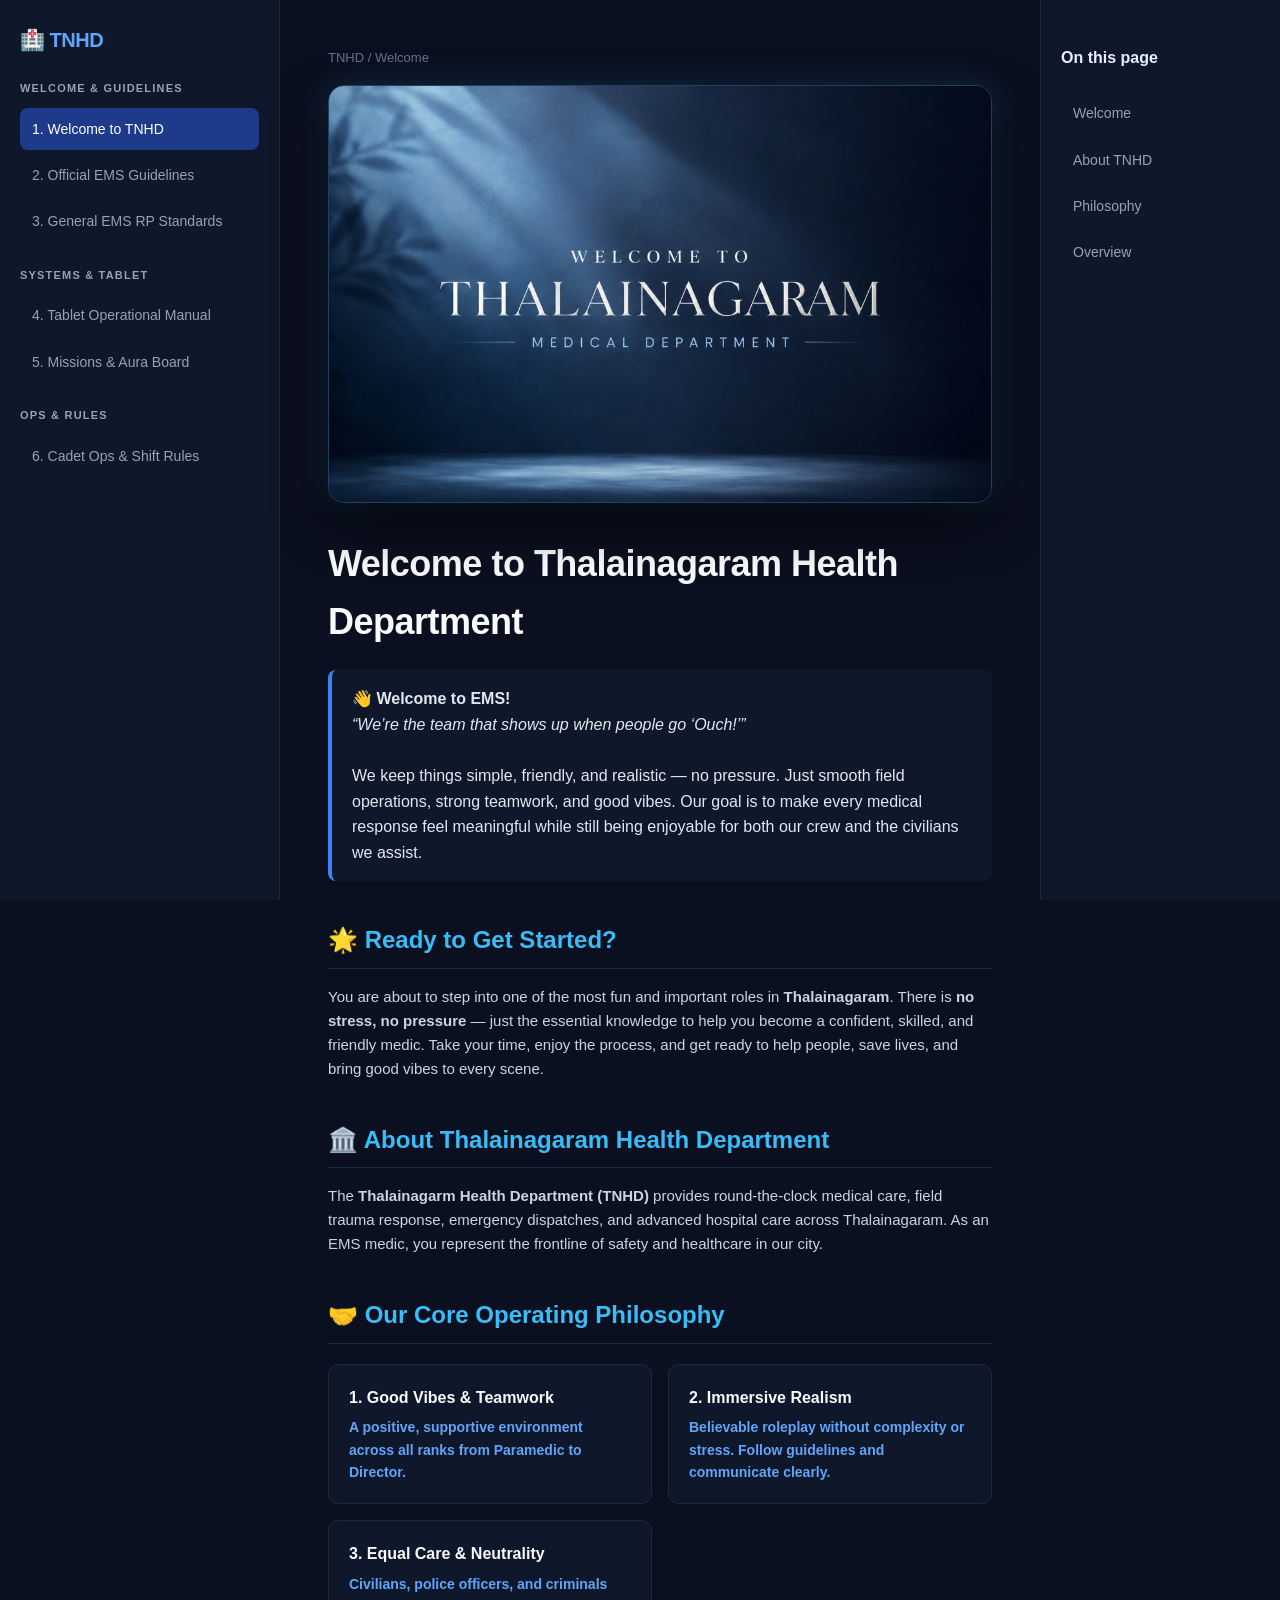
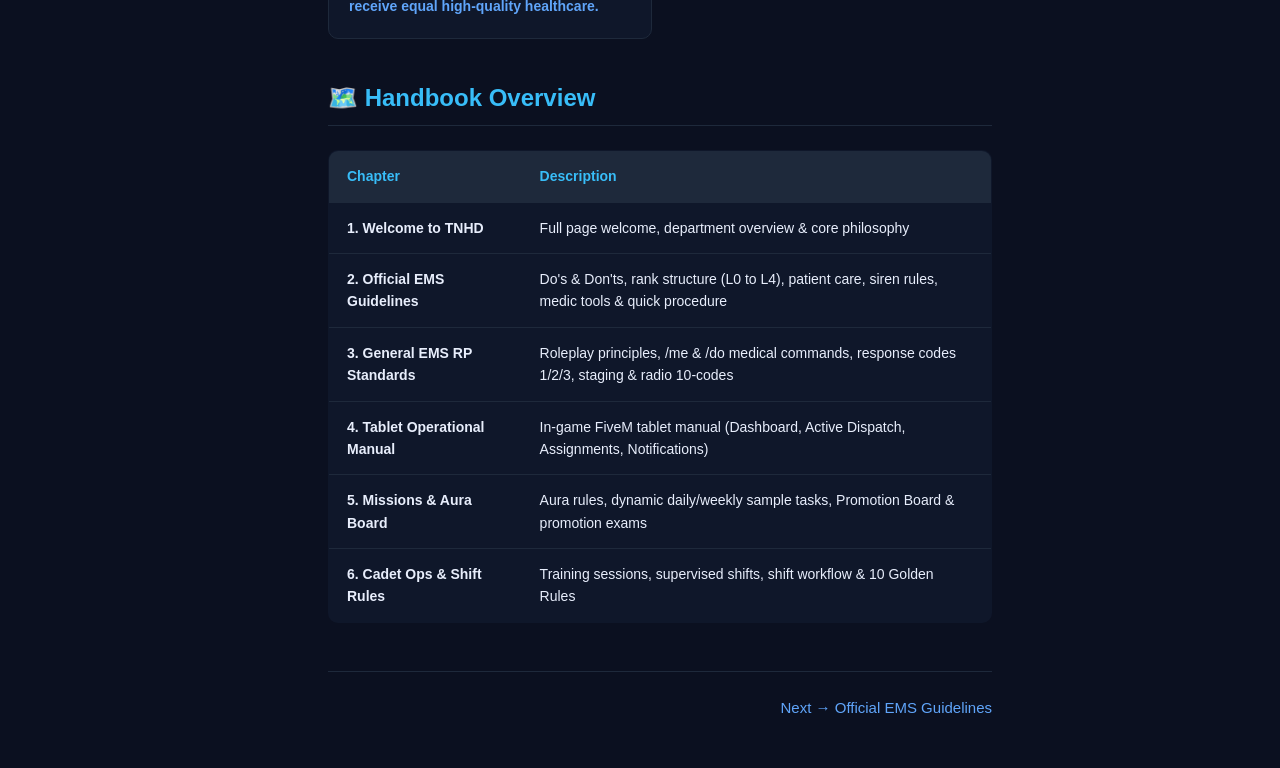
==== commit f9c39887: "Remove lockscreen overlay and display welcome image as full-width hero cover on home page" ====
--- a/index.html
+++ b/index.html
@@ -7,35 +7,6 @@
   <link rel="stylesheet" href="css/style.css">
 </head>
 <body>
-
-  <!-- 📱 TABLET UNLOCK LOCKSCREEN OVERLAY -->
-  <div id="tablet-lockscreen">
-    <img src="assets/welcome_banner.jpg" class="lockscreen-bg" alt="Lockscreen Background">
-    
-    <div class="lockscreen-header">
-      <div class="status-badge">
-        <span class="status-dot"></span>
-        <span>TNHD OS v2.4 • SYSTEM ONLINE</span>
-      </div>
-      <div>🔒 SECURE TABLET • ⚡ 100% • 📶 5G LIVE</div>
-    </div>
-
-    <div class="lockscreen-center">
-      <div id="lock-time" class="lock-time">08:49 AM</div>
-      <div id="lock-date" class="lock-date">Monday, August 24, 2026</div>
-
-      <div class="lock-banner-wrapper">
-        <img src="assets/welcome_banner.jpg" class="lock-banner-img" alt="Welcome to Thalainagaram Medical Department">
-      </div>
-    </div>
-
-    <div class="lockscreen-footer">
-      <div class="fingerprint-btn">🩺</div>
-      <div class="unlock-prompt">
-        <span>👆 Slide or Click to Unlock Tablet</span>
-      </div>
-    </div>
-  </div>
 
   <div class="layout">
     <aside class="left">
@@ -49,19 +20,17 @@
       <a href="missions.html">5. Missions & Aura Board</a>
       <div class="sec">OPS & RULES</div>
       <a href="rules.html">6. Cadet Ops & Shift Rules</a>
-
-      <button id="lock-tablet-btn" class="lock-btn">🔒 Lock Tablet</button>
     </aside>
 
     <main>
       <div class="crumb">TNHD / Welcome</div>
+      
+      <!-- FULL-WIDTH WELCOME HERO COVER IMAGE -->
+      <div class="welcome-hero">
+        <img src="assets/welcome_banner.jpg" class="hero-bg-img" alt="Welcome to Thalainagaram Medical Department">
+      </div>
+
       <h1>Welcome to Thalainagaram Health Department</h1>
-
-      <!-- FEATURED COVER BANNER -->
-      <div class="banner-container">
-        <img src="assets/welcome_banner.jpg" class="banner-img" alt="Welcome to Thalainagaram Medical Department">
-        <div class="banner-badge">OFFICIAL TNHD SEAL</div>
-      </div>
 
       <div class="callout">
         <b>👋 Welcome to EMS!</b><br>
@@ -124,6 +93,5 @@
     </aside>
   </div>
 
-  <script src="js/tablet-lock.js"></script>
 </body>
 </html>
--- a/css/style.css
+++ b/css/style.css
@@ -13,7 +13,6 @@
   display: grid;
   grid-template-columns: 280px 1fr 240px;
   min-height: 100vh;
-  transition: transform 0.8s cubic-bezier(0.16, 1, 0.3, 1), opacity 0.8s ease;
 }
 .left, .right {
   position: sticky;
@@ -59,30 +58,9 @@
   color: #ffffff;
   font-weight: 500;
 }
-.lock-btn {
-  display: flex;
-  align-items: center;
-  justify-content: center;
-  gap: 8px;
-  width: 100%;
-  padding: 10px;
-  margin-top: 20px;
-  background: rgba(239, 68, 68, 0.15);
-  border: 1px solid rgba(239, 68, 68, 0.3);
-  color: #fca5a5;
-  border-radius: 8px;
-  cursor: pointer;
-  font-size: 13px;
-  font-weight: 600;
-  transition: all 0.2s ease;
-}
-.lock-btn:hover {
-  background: rgba(239, 68, 68, 0.3);
-  color: #ffffff;
-}
 main {
   padding: 48px;
-  max-width: 900px;
+  max-width: 960px;
   margin: 0 auto;
   width: 100%;
 }
@@ -123,6 +101,31 @@
 li {
   margin-bottom: 8px;
 }
+
+/* =========================================================
+   🖼️ FULLSCREEN WELCOME HERO COVER
+   ========================================================= */
+.welcome-hero {
+  position: relative;
+  width: 100%;
+  border-radius: 16px;
+  overflow: hidden;
+  margin: 16px 0 32px;
+  border: 1px solid rgba(96, 165, 250, 0.3);
+  box-shadow: 0 20px 50px rgba(0, 0, 0, 0.7), 0 0 30px rgba(56, 189, 248, 0.2);
+  transition: transform 0.3s ease, box-shadow 0.3s ease;
+}
+.welcome-hero:hover {
+  transform: translateY(-2px);
+  box-shadow: 0 25px 60px rgba(0, 0, 0, 0.8), 0 0 40px rgba(56, 189, 248, 0.3);
+}
+.hero-bg-img {
+  width: 100%;
+  height: auto;
+  display: block;
+  object-fit: cover;
+}
+
 .callout {
   background: #0f172a;
   border-left: 4px solid #3b82f6;
@@ -138,43 +141,6 @@
 .callout.danger {
   border-left-color: #ef4444;
   background: #1a0f12;
-}
-
-/* Featured Cover Banner */
-.banner-container {
-  position: relative;
-  width: 100%;
-  border-radius: 16px;
-  overflow: hidden;
-  margin: 24px 0 32px;
-  border: 1px solid rgba(96, 165, 250, 0.25);
-  box-shadow: 0 20px 40px rgba(0, 0, 0, 0.6), 0 0 20px rgba(56, 189, 248, 0.15);
-  transition: transform 0.4s cubic-bezier(0.16, 1, 0.3, 1), box-shadow 0.4s ease;
-}
-.banner-container:hover {
-  transform: translateY(-4px) scale(1.01);
-  box-shadow: 0 30px 60px rgba(0, 0, 0, 0.8), 0 0 30px rgba(56, 189, 248, 0.3);
-}
-.banner-img {
-  width: 100%;
-  height: auto;
-  display: block;
-  object-fit: cover;
-}
-.banner-badge {
-  position: absolute;
-  bottom: 16px;
-  right: 16px;
-  background: rgba(15, 23, 42, 0.85);
-  backdrop-filter: blur(8px);
-  border: 1px solid rgba(96, 165, 250, 0.3);
-  color: #38bdf8;
-  padding: 6px 14px;
-  border-radius: 20px;
-  font-size: 12px;
-  font-weight: 700;
-  letter-spacing: 0.5px;
-  text-transform: uppercase;
 }
 
 .ui-mock {
@@ -272,185 +238,6 @@
 .nav a:hover {
   color: #93c5fd;
   text-decoration: underline;
-}
-
-/* =========================================================
-   📱 TABLET UNLOCK LOCKSCREEN & OVERLAY ANIMATIONS
-   ========================================================= */
-#tablet-lockscreen {
-  position: fixed;
-  top: 0;
-  left: 0;
-  width: 100vw;
-  height: 100vh;
-  z-index: 9999;
-  background: radial-gradient(circle at center, #0f172a 0%, #030712 100%);
-  display: flex;
-  flex-direction: column;
-  align-items: center;
-  justify-content: space-between;
-  padding: 30px;
-  box-sizing: border-border-box;
-  cursor: pointer;
-  user-select: none;
-  transition: transform 0.8s cubic-bezier(0.16, 1, 0.3, 1), opacity 0.8s ease, filter 0.8s ease;
-}
-
-#tablet-lockscreen.unlocked {
-  transform: translateY(-100%) scale(1.1);
-  opacity: 0;
-  filter: blur(25px);
-  pointer-events: none;
-}
-
-.lockscreen-bg {
-  position: absolute;
-  top: 0;
-  left: 0;
-  width: 100%;
-  height: 100%;
-  object-fit: cover;
-  opacity: 0.25;
-  filter: blur(8px) brightness(0.6);
-  transform: scale(1.05);
-  transition: transform 10s ease;
-}
-
-.lockscreen-header {
-  position: relative;
-  z-index: 2;
-  width: 100%;
-  max-width: 1100px;
-  display: flex;
-  justify-content: space-between;
-  align-items: center;
-  padding: 12px 24px;
-  background: rgba(15, 23, 42, 0.65);
-  backdrop-filter: blur(12px);
-  border: 1px solid rgba(255, 255, 255, 0.1);
-  border-radius: 40px;
-  color: #94a3b8;
-  font-size: 13px;
-  font-weight: 600;
-  letter-spacing: 0.5px;
-}
-
-.status-badge {
-  display: flex;
-  align-items: center;
-  gap: 8px;
-  color: #38bdf8;
-}
-
-.status-dot {
-  width: 8px;
-  height: 8px;
-  background: #4ade80;
-  border-radius: 50%;
-  box-shadow: 0 0 10px #4ade80;
-  animation: pulse-dot 2s infinite;
-}
-
-@keyframes pulse-dot {
-  0%, 100% { transform: scale(1); opacity: 1; }
-  50% { transform: scale(1.4); opacity: 0.6; }
-}
-
-.lockscreen-center {
-  position: relative;
-  z-index: 2;
-  display: flex;
-  flex-direction: column;
-  align-items: center;
-  text-align: center;
-  margin: auto;
-}
-
-.lock-time {
-  font-size: 64px;
-  font-weight: 800;
-  color: #ffffff;
-  letter-spacing: -1.5px;
-  text-shadow: 0 10px 30px rgba(0, 0, 0, 0.8), 0 0 20px rgba(56, 189, 248, 0.4);
-  line-height: 1;
-  margin-bottom: 6px;
-}
-
-.lock-date {
-  font-size: 16px;
-  color: #94a3b8;
-  font-weight: 500;
-  margin-bottom: 28px;
-  letter-spacing: 1px;
-}
-
-.lock-banner-wrapper {
-  position: relative;
-  max-width: 720px;
-  width: 90vw;
-  border-radius: 20px;
-  overflow: hidden;
-  border: 2px solid rgba(96, 165, 250, 0.4);
-  box-shadow: 0 25px 50px rgba(0,0,0,0.8), 0 0 40px rgba(56, 189, 248, 0.25);
-  transition: transform 0.5s ease;
-}
-
-#tablet-lockscreen:hover .lock-banner-wrapper {
-  transform: scale(1.02);
-  border-color: rgba(56, 189, 248, 0.8);
-}
-
-.lock-banner-img {
-  width: 100%;
-  height: auto;
-  display: block;
-}
-
-.lockscreen-footer {
-  position: relative;
-  z-index: 2;
-  display: flex;
-  flex-direction: column;
-  align-items: center;
-  gap: 12px;
-  margin-bottom: 20px;
-}
-
-.fingerprint-btn {
-  width: 64px;
-  height: 64px;
-  border-radius: 50%;
-  background: rgba(30, 58, 138, 0.5);
-  border: 2px solid #38bdf8;
-  display: flex;
-  align-items: center;
-  justify-content: center;
-  font-size: 28px;
-  color: #38bdf8;
-  box-shadow: 0 0 25px rgba(56, 189, 248, 0.5);
-  animation: pulse-finger 2s infinite ease-in-out;
-}
-
-@keyframes pulse-finger {
-  0%, 100% { box-shadow: 0 0 15px rgba(56, 189, 248, 0.4); transform: scale(1); }
-  50% { box-shadow: 0 0 35px rgba(56, 189, 248, 0.9); transform: scale(1.1); }
-}
-
-.unlock-prompt {
-  font-size: 15px;
-  font-weight: 600;
-  color: #e2e8f0;
-  letter-spacing: 1px;
-  text-transform: uppercase;
-  display: flex;
-  align-items: center;
-  gap: 8px;
-  animation: bounce-up 1.8s infinite;
-}
-
-@keyframes bounce-up {
-  0%, 100% { transform: translateY(0); }
-  50% { transform: translateY(-6px); }
 }
 
 @media (max-width: 980px) {
@@ -463,7 +250,4 @@
   main {
     padding: 24px 16px;
   }
-  .lock-time {
-    font-size: 44px;
-  }
 }
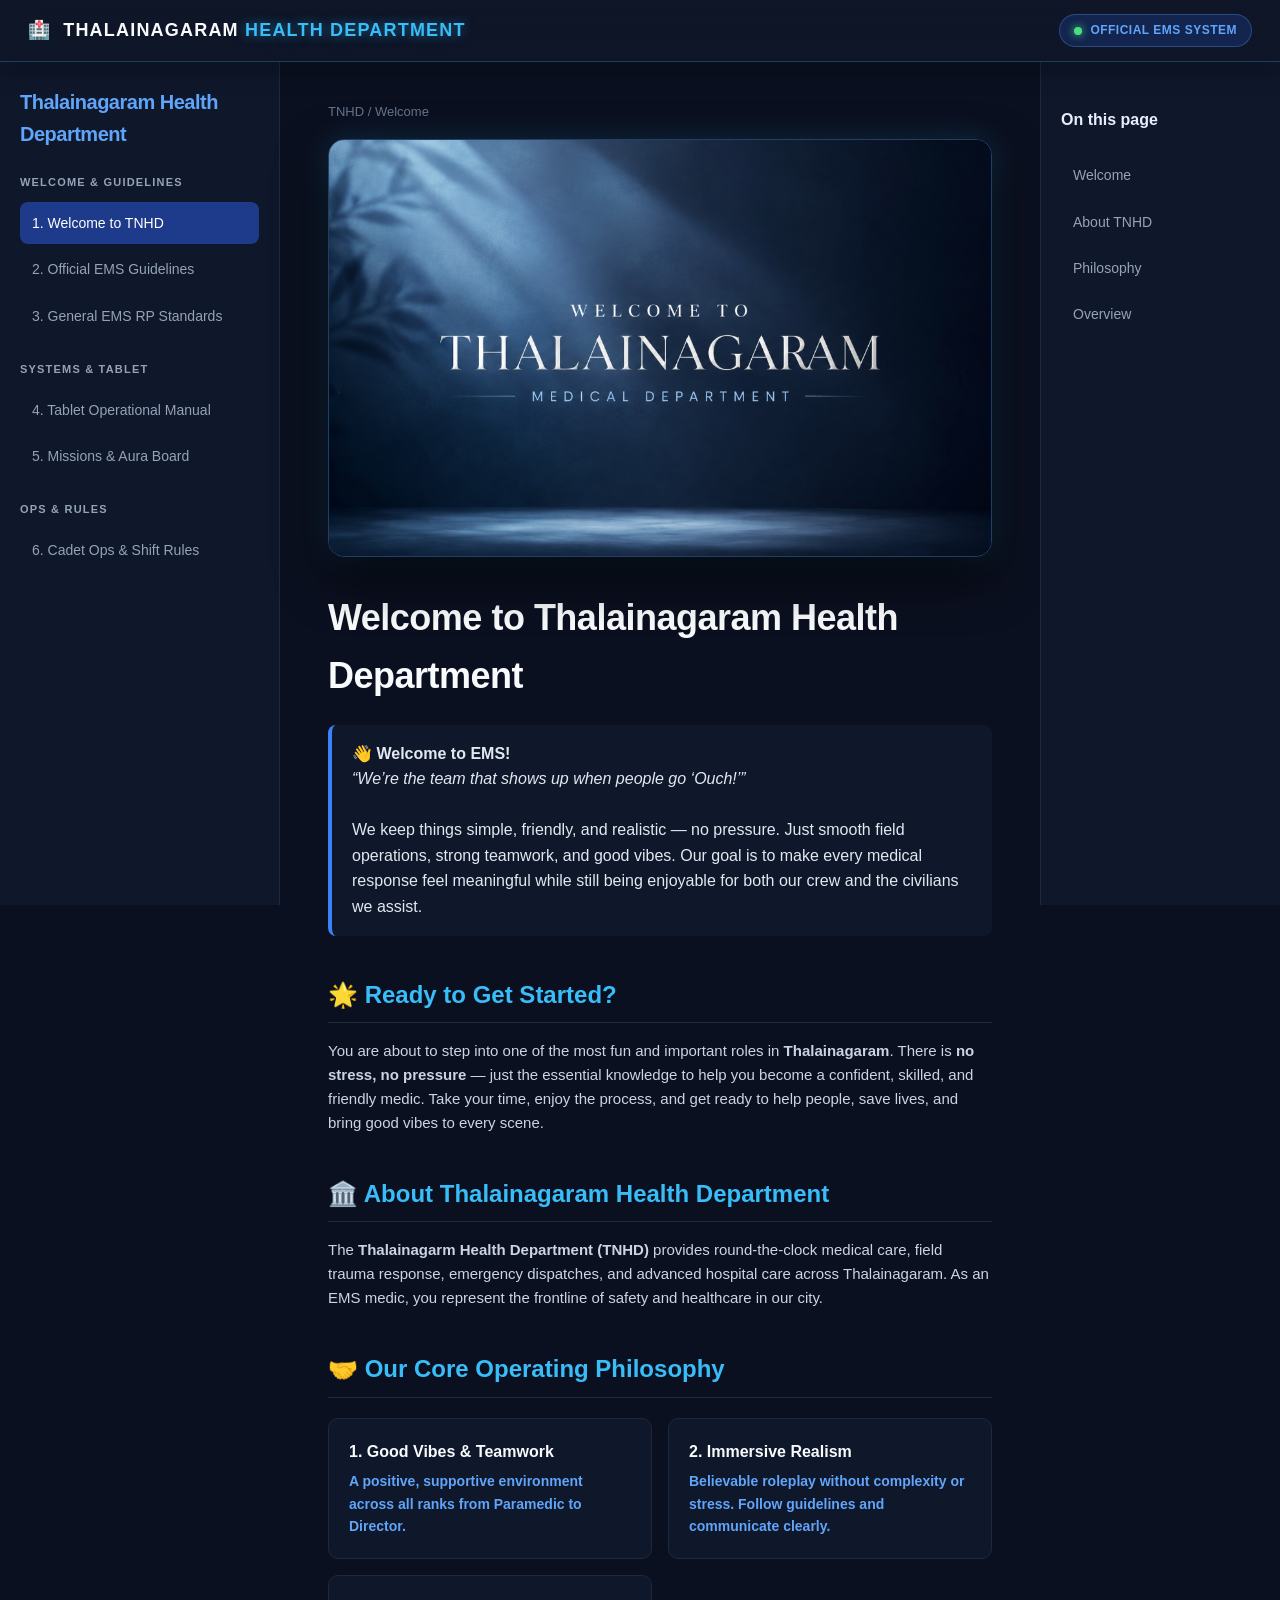
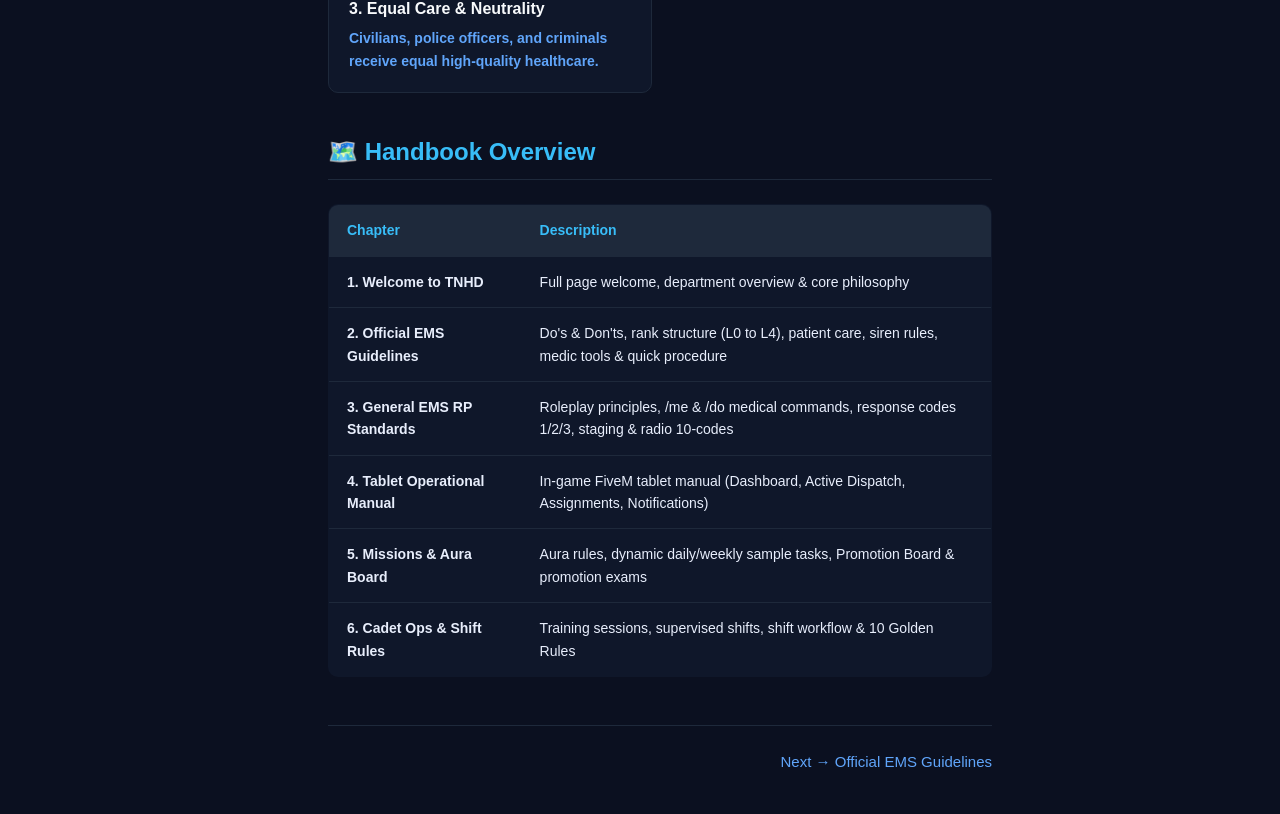
==== commit 0cb6b62b: "Add sticky floating top header bar THALAINAGARAM HEALTH DEPARTMENT to all pages" ====
--- a/index.html
+++ b/index.html
@@ -8,9 +8,21 @@
 </head>
 <body>
 
+  <!-- 🔝 FLOATING TOP HEADER BAR -->
+  <header class="floating-header">
+    <div class="floating-header-title">
+      <span>🏥</span>
+      <span>THALAINAGARAM <span class="highlight">HEALTH DEPARTMENT</span></span>
+    </div>
+    <div class="floating-header-status">
+      <span class="status-dot-live"></span>
+      <span>OFFICIAL EMS SYSTEM</span>
+    </div>
+  </header>
+
   <div class="layout">
     <aside class="left">
-      <h1>🏥 TNHD</h1>
+      <h1>Thalainagaram Health Department</h1>
       <div class="sec">WELCOME & GUIDELINES</div>
       <a href="index.html" class="on">1. Welcome to TNHD</a>
       <a href="ems-guidelines.html">2. Official EMS Guidelines</a>
--- a/css/style.css
+++ b/css/style.css
@@ -9,15 +9,74 @@
   line-height: 1.6;
   overflow-x: hidden;
 }
+
+/* =========================================================
+   🔝 FLOATING TOP HEADER BAR (ALL PAGES)
+   ========================================================= */
+.floating-header {
+  position: sticky;
+  top: 0;
+  z-index: 1000;
+  width: 100%;
+  background: rgba(15, 23, 42, 0.88);
+  backdrop-filter: blur(16px);
+  -webkit-backdrop-filter: blur(16px);
+  border-bottom: 1px solid rgba(56, 189, 248, 0.25);
+  box-shadow: 0 4px 25px rgba(0, 0, 0, 0.5), 0 0 15px rgba(56, 189, 248, 0.1);
+  padding: 14px 28px;
+  display: flex;
+  align-items: center;
+  justify-content: space-between;
+  transition: all 0.3s ease;
+}
+
+.floating-header-title {
+  display: flex;
+  align-items: center;
+  gap: 12px;
+  font-size: 18px;
+  font-weight: 800;
+  color: #f8fafc;
+  letter-spacing: 1.2px;
+  text-transform: uppercase;
+}
+
+.floating-header-title span.highlight {
+  color: #38bdf8;
+  text-shadow: 0 0 12px rgba(56, 189, 248, 0.5);
+}
+
+.floating-header-status {
+  display: flex;
+  align-items: center;
+  gap: 8px;
+  background: rgba(30, 58, 138, 0.4);
+  border: 1px solid rgba(96, 165, 250, 0.3);
+  padding: 6px 14px;
+  border-radius: 20px;
+  font-size: 12px;
+  font-weight: 700;
+  color: #60a5fa;
+  letter-spacing: 0.5px;
+}
+
+.status-dot-live {
+  width: 8px;
+  height: 8px;
+  background: #4ade80;
+  border-radius: 50%;
+  box-shadow: 0 0 8px #4ade80;
+}
+
 .layout {
   display: grid;
   grid-template-columns: 280px 1fr 240px;
-  min-height: 100vh;
+  min-height: calc(100vh - 60px);
 }
 .left, .right {
   position: sticky;
-  top: 0;
-  height: 100vh;
+  top: 57px;
+  height: calc(100vh - 57px);
   padding: 24px 20px;
   background: #0f172a;
   border-right: 1px solid #1e293b;
@@ -59,7 +118,7 @@
   font-weight: 500;
 }
 main {
-  padding: 48px;
+  padding: 40px 48px;
   max-width: 960px;
   margin: 0 auto;
   width: 100%;
@@ -102,9 +161,7 @@
   margin-bottom: 8px;
 }
 
-/* =========================================================
-   🖼️ FULLSCREEN WELCOME HERO COVER
-   ========================================================= */
+/* 🖼️ Full-Width Welcome Hero Cover */
 .welcome-hero {
   position: relative;
   width: 100%;
@@ -241,6 +298,12 @@
 }
 
 @media (max-width: 980px) {
+  .floating-header-status {
+    display: none;
+  }
+  .floating-header-title {
+    font-size: 15px;
+  }
   .layout {
     grid-template-columns: 1fr;
   }
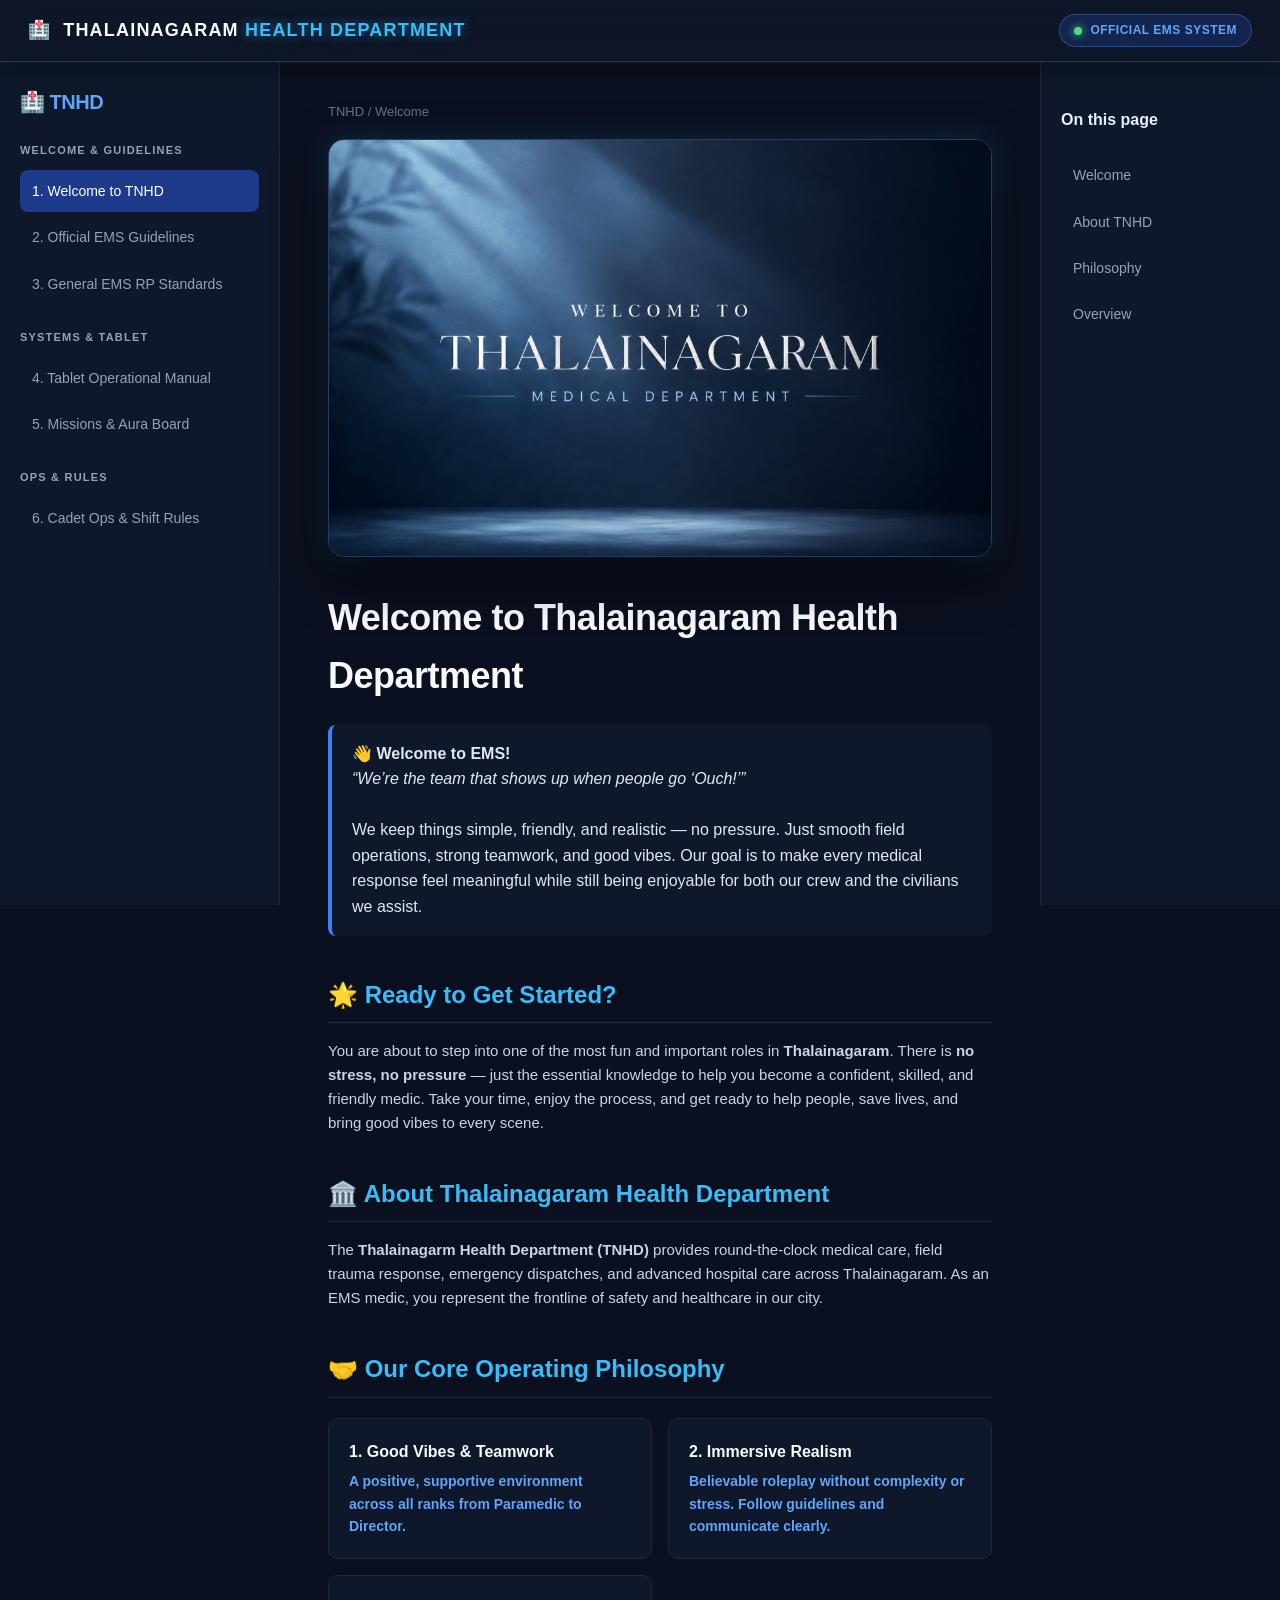
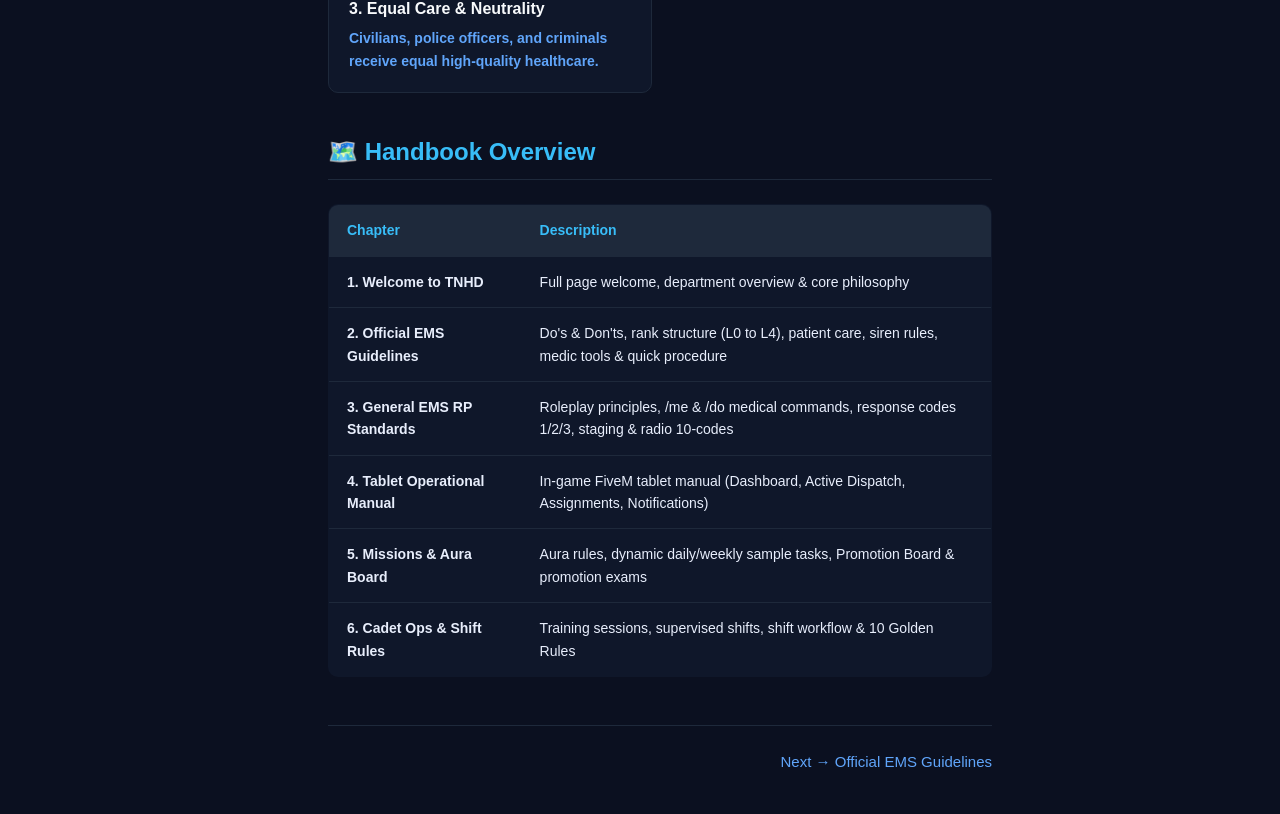
==== commit f293d03c: "Add HTTP no-cache headers to purge legacy lockscreen browser cache" ====
--- a/index.html
+++ b/index.html
@@ -3,8 +3,11 @@
 <head>
   <meta charset="UTF-8">
   <meta name="viewport" content="width=device-width, initial-scale=1.0">
+  <meta http-equiv="Cache-Control" content="no-cache, no-store, must-revalidate">
+  <meta http-equiv="Pragma" content="no-cache">
+  <meta http-equiv="Expires" content="0">
   <title>TNHD Handbook - Welcome to TNHD</title>
-  <link rel="stylesheet" href="css/style.css">
+  <link rel="stylesheet" href="css/style.css?v=2.0">
 </head>
 <body>
 
@@ -22,7 +25,7 @@
 
   <div class="layout">
     <aside class="left">
-      <h1>Thalainagaram Health Department</h1>
+      <h1>🏥 TNHD</h1>
       <div class="sec">WELCOME & GUIDELINES</div>
       <a href="index.html" class="on">1. Welcome to TNHD</a>
       <a href="ems-guidelines.html">2. Official EMS Guidelines</a>
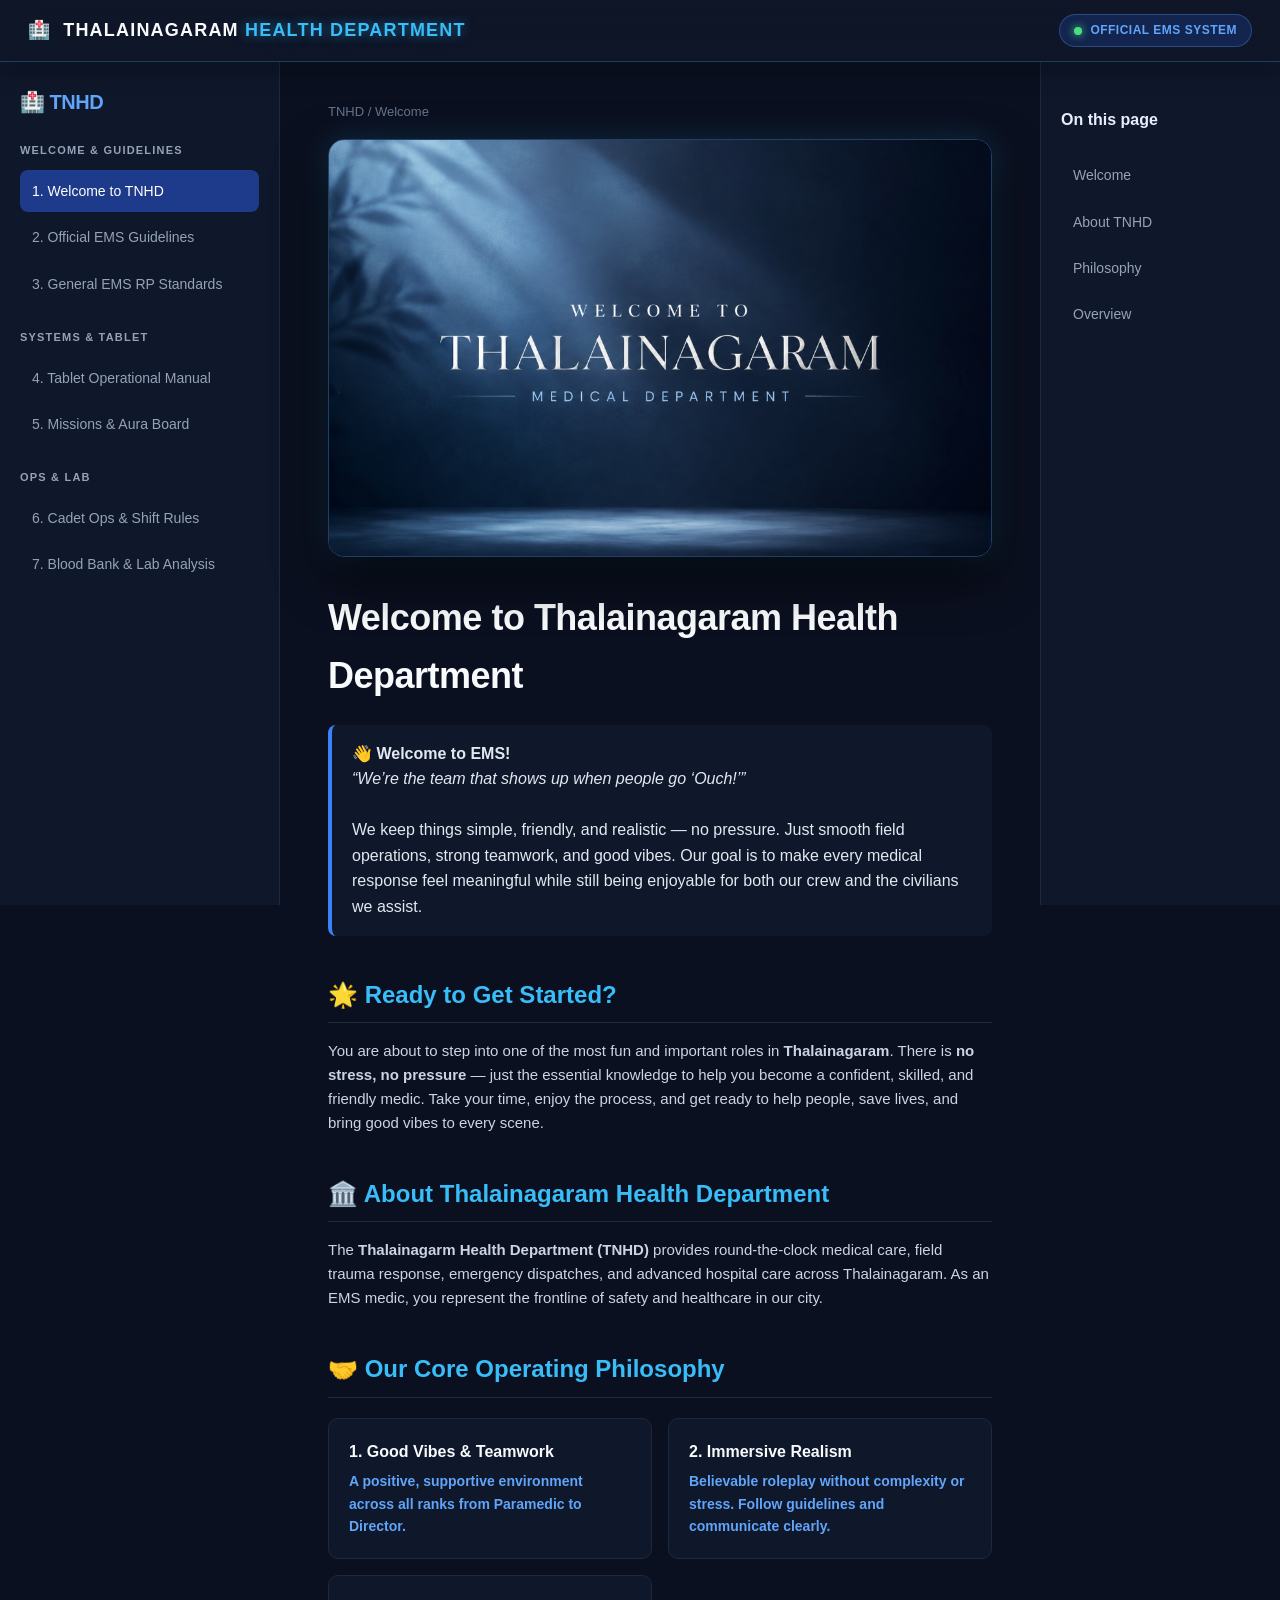
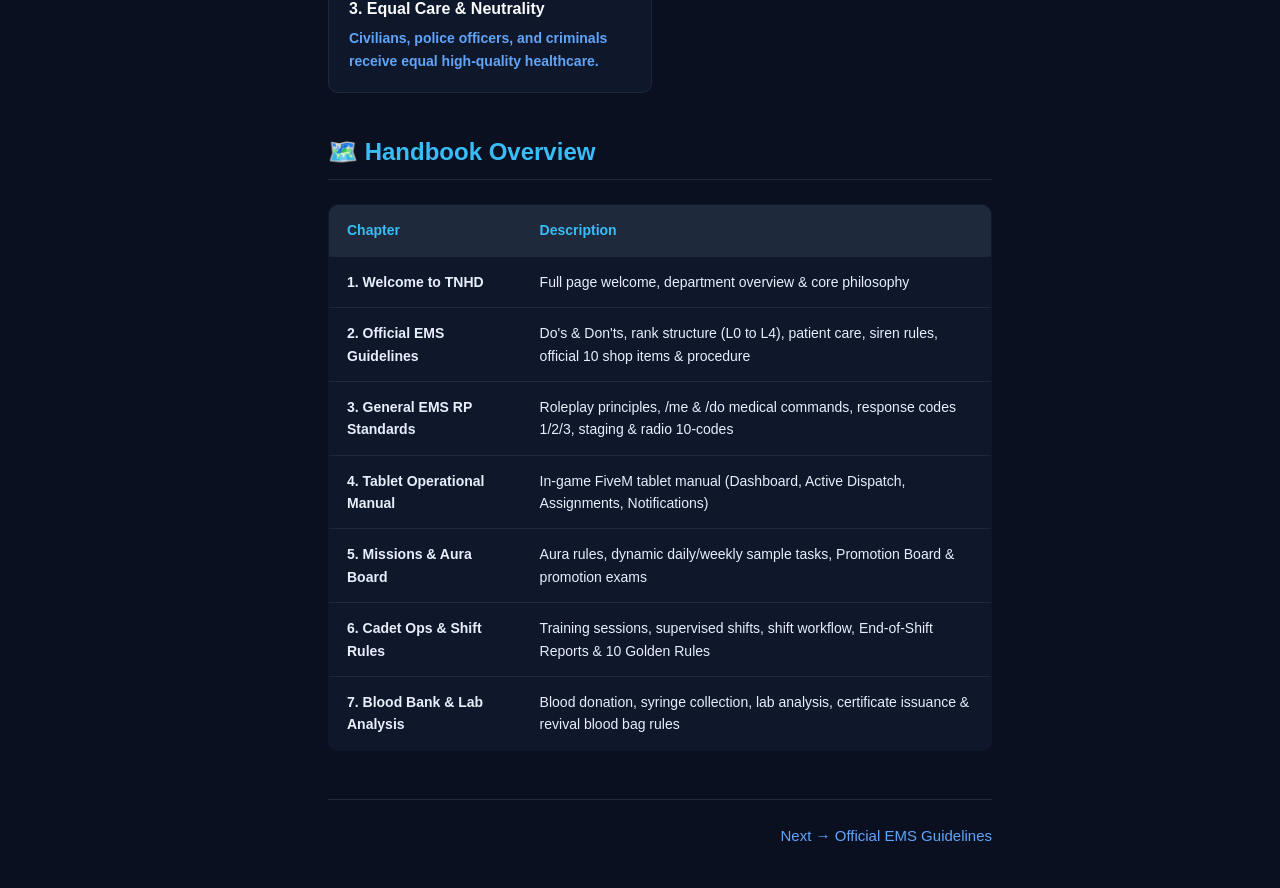
==== commit 630f36fa: "Update official 10 EMS store items and add Chapter 7 Blood Bank, Donation & Lab Analysis protocol" ====
--- a/index.html
+++ b/index.html
@@ -33,8 +33,9 @@
       <div class="sec">SYSTEMS & TABLET</div>
       <a href="tablet.html">4. Tablet Operational Manual</a>
       <a href="missions.html">5. Missions & Aura Board</a>
-      <div class="sec">OPS & RULES</div>
+      <div class="sec">OPS & LAB</div>
       <a href="rules.html">6. Cadet Ops & Shift Rules</a>
+      <a href="blood-bank.html">7. Blood Bank & Lab Analysis</a>
     </aside>
 
     <main>
@@ -85,11 +86,12 @@
         </thead>
         <tbody>
           <tr><td><b>1. Welcome to TNHD</b></td><td>Full page welcome, department overview & core philosophy</td></tr>
-          <tr><td><b>2. Official EMS Guidelines</b></td><td>Do's & Don'ts, rank structure (L0 to L4), patient care, siren rules, medic tools & quick procedure</td></tr>
+          <tr><td><b>2. Official EMS Guidelines</b></td><td>Do's & Don'ts, rank structure (L0 to L4), patient care, siren rules, official 10 shop items & procedure</td></tr>
           <tr><td><b>3. General EMS RP Standards</b></td><td>Roleplay principles, /me & /do medical commands, response codes 1/2/3, staging & radio 10-codes</td></tr>
           <tr><td><b>4. Tablet Operational Manual</b></td><td>In-game FiveM tablet manual (Dashboard, Active Dispatch, Assignments, Notifications)</td></tr>
           <tr><td><b>5. Missions & Aura Board</b></td><td>Aura rules, dynamic daily/weekly sample tasks, Promotion Board & promotion exams</td></tr>
-          <tr><td><b>6. Cadet Ops & Shift Rules</b></td><td>Training sessions, supervised shifts, shift workflow & 10 Golden Rules</td></tr>
+          <tr><td><b>6. Cadet Ops & Shift Rules</b></td><td>Training sessions, supervised shifts, shift workflow, End-of-Shift Reports & 10 Golden Rules</td></tr>
+          <tr><td><b>7. Blood Bank & Lab Analysis</b></td><td>Blood donation, syringe collection, lab analysis, certificate issuance & revival blood bag rules</td></tr>
         </tbody>
       </table>
 
